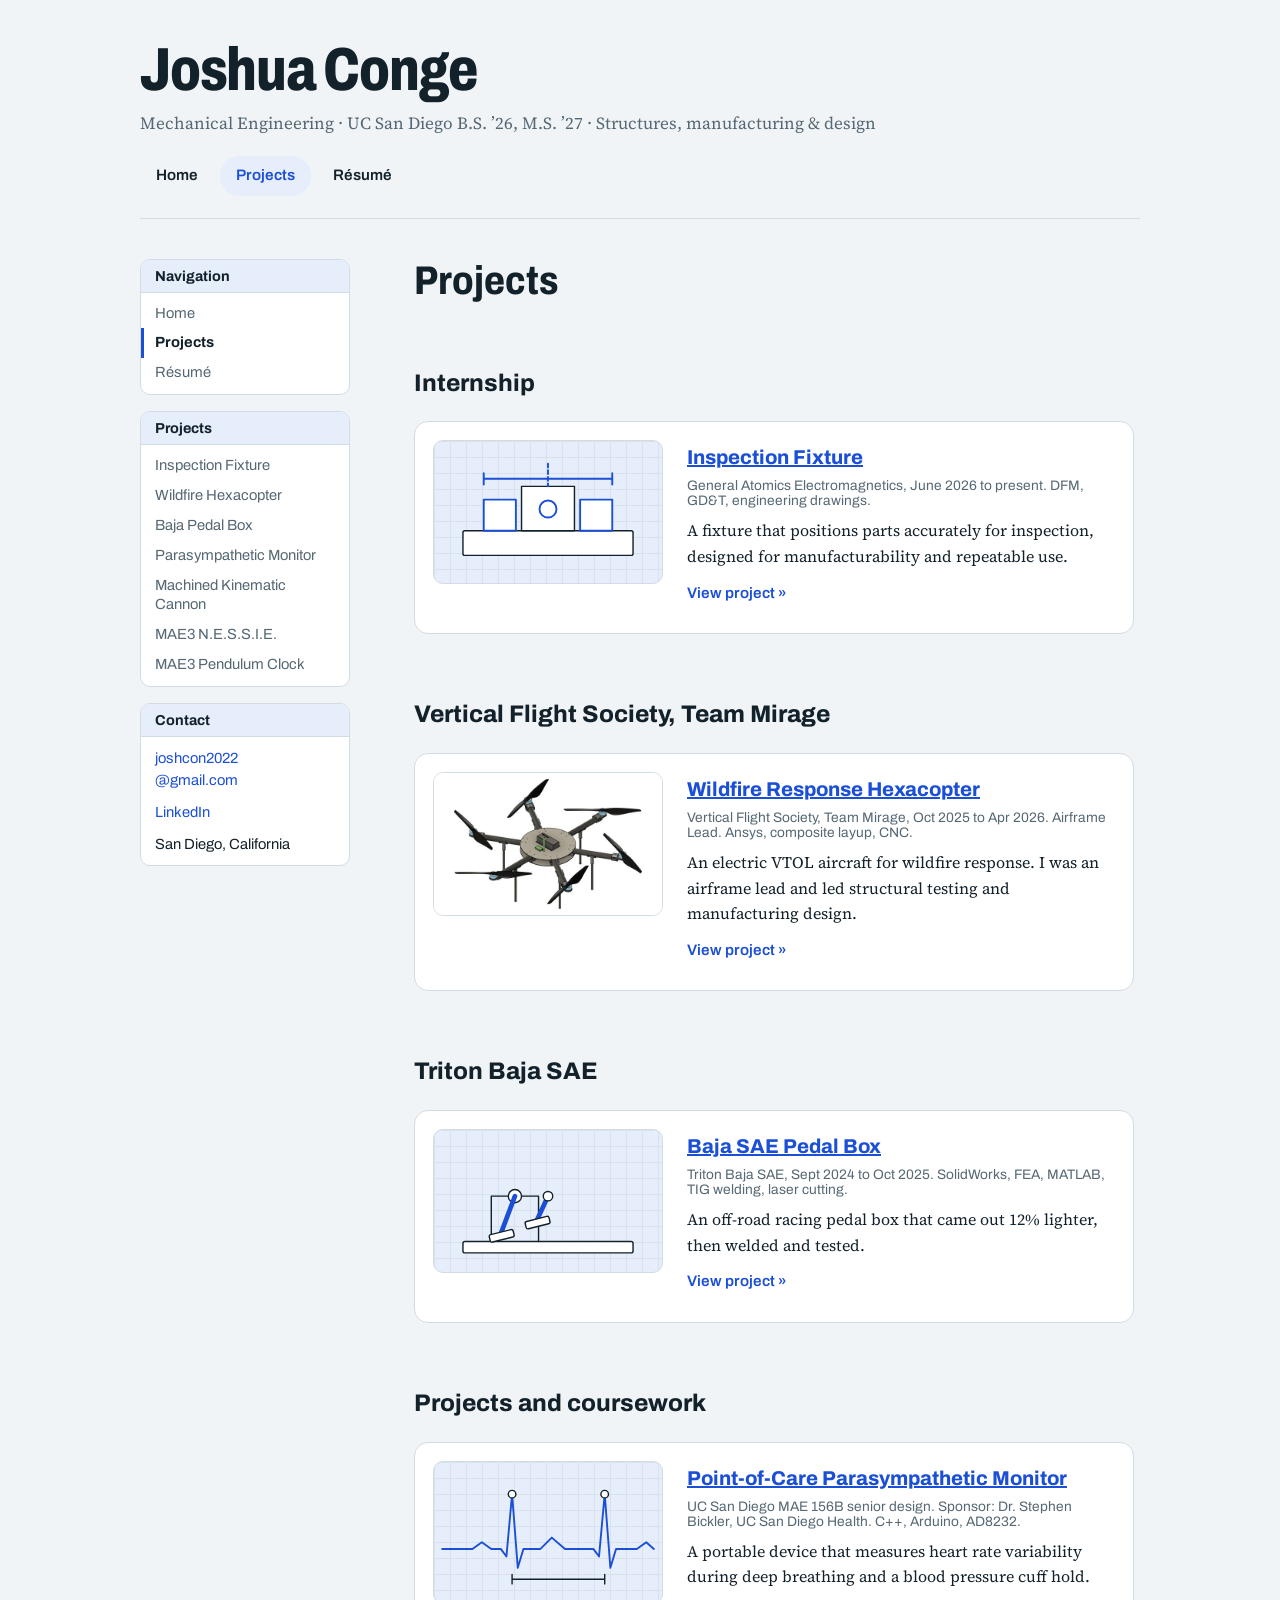
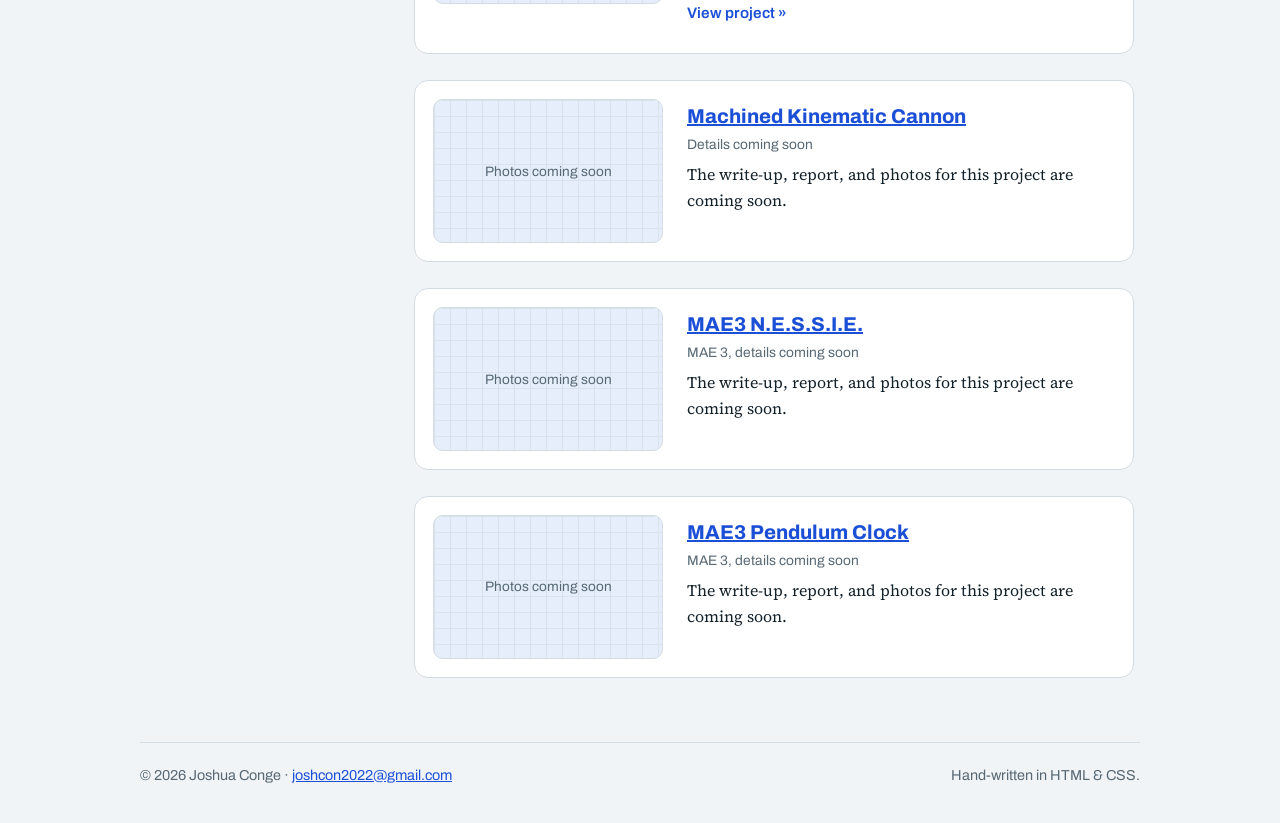
==== projects.html @ 437ecedc "Add files via upload" ====
<!DOCTYPE html>
<html lang="en">
<head>
<meta charset="utf-8">
<meta name="viewport" content="width=device-width, initial-scale=1">
<meta name="description" content="Joshua Conge’s engineering portfolio">
<title>Projects | Joshua Conge</title>
<link rel="preconnect" href="https://fonts.googleapis.com">
<link href="https://fonts.googleapis.com/css2?family=Archivo:wdth,wght@62..125,400..800&family=Source+Serif+4:opsz,wght@8..60,400;8..60,600&display=swap" rel="stylesheet">
<link rel="stylesheet" href="style.css">
<link rel="icon" href="data:image/svg+xml,<svg xmlns=%22http://www.w3.org/2000/svg%22 viewBox=%220 0 100 100%22><text y=%22.9em%22 font-size=%2290%22>⚙️</text></svg>">
</head>
<body>
<div class="page">
<header class="mast">
  <h1><a href="index.html">Joshua Conge</a></h1>
  <p><span class="nb">Mechanical Engineering</span> · <span class="nb">UC San Diego B.S. ’26, M.S. ’27</span> · <span class="nb">Structures, manufacturing &amp; design</span></p>
  <nav class="top" aria-label="Main"><a href="index.html">Home</a><a class="here" href="projects.html">Projects</a><a href="resume.html">Résumé</a></nav>
</header>
<div class="layout">
<aside>
<div class="box"><div class="box-hd">Navigation</div><ul class="nav"><li><a href="index.html">Home</a></li><li><a class="here" href="projects.html">Projects</a></li><li><a href="resume.html">Résumé</a></li></ul></div>
<div class="box"><div class="box-hd">Projects</div><ul class="nav"><li><a href="projects/fixture.html">Inspection Fixture</a></li><li><a href="projects/hexacopter.html">Wildfire Hexacopter</a></li><li><a href="projects/pedal-box.html">Baja Pedal Box</a></li><li><a href="projects/monitor.html">Parasympathetic Monitor</a></li><li><a href="projects/machined-kinematic-cannon.html">Machined Kinematic Cannon</a></li><li><a href="projects/mae3-nessie.html">MAE3 N.E.S.S.I.E.</a></li><li><a href="projects/mae3-pendulum-clock.html">MAE3 Pendulum Clock</a></li></ul></div>
<div class="box"><div class="box-hd">Contact</div><div class="box-bd">
<p><a href="mailto:joshcon2022@gmail.com">joshcon2022<br>@gmail.com</a></p>
<p><a href="https://www.linkedin.com/in/joshua-conge/" target="_blank" rel="noopener">LinkedIn</a></p>
<p>San Diego, California</p></div></div>
</aside>
<main>
<h2>Projects</h2>
<h3>Internship</h3>
<ul class="work"><li><div class="thumb"><svg viewBox="0 0 240 150" role="img" aria-label="Inspection fixture drawing">
        <rect class="f s" x="30" y="95" width="180" height="26" rx="2"/>
        <rect class="f" x="52" y="62" width="34" height="33"/><rect class="f" x="154" y="62" width="34" height="33"/>
        <rect class="f s" x="92" y="48" width="56" height="47"/>
        <circle cx="120" cy="72" r="9"/><path d="M52 40H188M52 34V46M188 34V46"/><path d="M120 24V48" stroke-dasharray="4 3"/></svg></div><div><h4><a href="projects/fixture.html">Inspection Fixture</a></h4><p class="tags">General Atomics Electromagnetics, June 2026 to present. DFM, GD&amp;T, engineering drawings.</p><p>A fixture that positions parts accurately for inspection, designed for manufacturability and repeatable use.</p><p><a class="more" href="projects/fixture.html">View project »</a></p></div></li></ul>
<h3>Vertical Flight Society, Team Mirage</h3>
<ul class="work"><li><div class="thumb"><img src="img/cad-thumb.jpg" alt="CAD render of the hexacopter"></div><div><h4><a href="projects/hexacopter.html">Wildfire Response Hexacopter</a></h4><p class="tags">Vertical Flight Society, Team Mirage, Oct 2025 to Apr 2026. Airframe Lead. Ansys, composite layup, CNC.</p><p>An electric VTOL aircraft for wildfire response. I was an airframe lead and led structural testing and manufacturing design.</p><p><a class="more" href="projects/hexacopter.html">View project »</a></p></div></li></ul>
<h3>Triton Baja SAE</h3>
<ul class="work"><li><div class="thumb"><svg viewBox="0 0 240 150" role="img" aria-label="Pedal box side view">
        <rect class="f s" x="30" y="118" width="180" height="12" rx="2"/><path class="s" d="M60 118V70H110V118"/>
        <circle class="f s" cx="85" cy="70" r="7"/><path d="M85 70L70 110M120 70L108 96" stroke-width="5"/>
        <rect class="f s" x="58" y="108" width="26" height="8" rx="2" transform="rotate(-14 71 112)"/><rect class="f s" x="96" y="94" width="26" height="8" rx="2" transform="rotate(-14 109 98)"/>
        <circle class="f s" cx="120" cy="70" r="5"/></svg></div><div><h4><a href="projects/pedal-box.html">Baja SAE Pedal Box</a></h4><p class="tags">Triton Baja SAE, Sept 2024 to Oct 2025. SolidWorks, FEA, MATLAB, TIG welding, laser cutting.</p><p>An off-road racing pedal box that came out 12% lighter, then welded and tested.</p><p><a class="more" href="projects/pedal-box.html">View project »</a></p></div></li></ul>
<h3>Projects and coursework</h3>
<ul class="work"><li><div class="thumb"><svg viewBox="0 0 240 150" role="img" aria-label="ECG waveform with RR interval">
        <polyline points="8,92 40,92 50,85 60,92 70,92 76,100 82,34 88,112 94,92 112,92 124,80 138,92 168,92 174,100 180,34 186,112 192,92 214,92 224,85 232,92"/>
        <path class="s" d="M82 124H180M82 119V129M180 119V129"/><circle class="f s" cx="82" cy="34" r="4"/><circle class="f s" cx="180" cy="34" r="4"/></svg></div><div><h4><a href="projects/monitor.html">Point-of-Care Parasympathetic Monitor</a></h4><p class="tags">UC San Diego MAE 156B senior design. Sponsor: Dr. Stephen Bickler, UC San Diego Health. C++, Arduino, AD8232.</p><p>A portable device that measures heart rate variability during deep breathing and a blood pressure cuff hold.</p><p><a class="more" href="projects/monitor.html">View project »</a></p></div></li>
<li><div class="thumb ph"><span>Photos coming soon</span></div><div><h4><a href="projects/machined-kinematic-cannon.html">Machined Kinematic Cannon</a></h4><p class="tags">Details coming soon</p><p>The write-up, report, and photos for this project are coming soon.</p></div></li>
<li><div class="thumb ph"><span>Photos coming soon</span></div><div><h4><a href="projects/mae3-nessie.html">MAE3 N.E.S.S.I.E.</a></h4><p class="tags">MAE 3, details coming soon</p><p>The write-up, report, and photos for this project are coming soon.</p></div></li>
<li><div class="thumb ph"><span>Photos coming soon</span></div><div><h4><a href="projects/mae3-pendulum-clock.html">MAE3 Pendulum Clock</a></h4><p class="tags">MAE 3, details coming soon</p><p>The write-up, report, and photos for this project are coming soon.</p></div></li></ul>
</main>
</div>
<footer><span>© 2026 Joshua Conge · <a href="mailto:joshcon2022@gmail.com">joshcon2022@gmail.com</a></span><span>Hand-written in HTML &amp; CSS.</span></footer>
</div>
</body>
</html>
---- style.css ----
:root{--paper:#F1F4F7;--sheet:#FFFFFF;--ink:#13212B;--soft:#566874;--line:#D3DCE3;--accent:#1B4FD6;--tint:#E6EDFB;--grid:#D9E2EA;
 box-sizing:border-box;padding-top:env(safe-area-inset-top,0px);padding-bottom:env(safe-area-inset-bottom,0px)}
@media (prefers-color-scheme:dark){:root:not([data-theme="light"]){--paper:#0E1820;--sheet:#15232D;--ink:#E8EFF3;--soft:#9FB0BC;--line:#2B3F4D;--accent:#7FA2FF;--tint:#1B2C3E;--grid:#213545}}
:root[data-theme="dark"]{--paper:#0E1820;--sheet:#15232D;--ink:#E8EFF3;--soft:#9FB0BC;--line:#2B3F4D;--accent:#7FA2FF;--tint:#1B2C3E;--grid:#213545}
html{scroll-padding-top:env(safe-area-inset-top,0px);scroll-behavior:smooth}
*,*::before,*::after{box-sizing:inherit}
body{margin:0;background:var(--paper);color:var(--ink);font:400 1.0625rem/1.7 "Source Serif 4",Georgia,serif}
a{color:var(--accent)}a:focus-visible{outline:3px solid var(--accent);outline-offset:3px}
h1,h2,h3,h4,nav,aside,.sans{font-family:"Archivo","Helvetica Neue",Arial,sans-serif}
.page{max-width:1080px;margin:0 auto;padding:0 clamp(16px,4vw,40px)}

.mast{padding:40px 0 22px;border-bottom:1px solid var(--line)}
.mast h1{margin:0;font-size:clamp(2.4rem,6.5vw,3.8rem);font-weight:800;font-stretch:78%;letter-spacing:-.02em;line-height:1}
.mast h1 a{color:inherit;text-decoration:none}
.mast p{margin:8px 0 0;color:var(--soft)}
.top{display:flex;gap:6px;margin-top:18px;flex-wrap:wrap}
.top a{padding:7px 16px;border-radius:99px;font-weight:600;font-size:.95rem;color:var(--ink);text-decoration:none}
.top a:hover{background:var(--tint);color:var(--accent)}

.layout{display:grid;grid-template-columns:210px minmax(0,1fr);gap:clamp(28px,5vw,72px);padding:40px 0 64px}
aside{position:sticky;top:20px;align-self:start;font-size:.95rem;line-height:1.5}
aside h2{font-size:.95rem;margin:0 0 10px}
aside ul{list-style:none;margin:0 0 28px;padding:0}
aside li{margin-bottom:8px}
aside a{color:var(--soft);text-decoration:none}aside a:hover{color:var(--accent)}
aside p{margin:0 0 20px;color:var(--soft)}

main{max-width:720px}
main h2{font-size:clamp(1.9rem,4vw,2.5rem);font-weight:750;font-stretch:85%;line-height:1.1;margin:0 0 16px}
main h3{font-size:1.5rem;font-weight:750;margin:60px 0 18px}
main p{margin:0 0 16px}
.intro{display:grid;grid-template-columns:1fr;gap:0}

.hero{margin:28px 0 8px;border-radius:14px;overflow:hidden;background:var(--sheet);border:1px solid var(--line)}
.hero svg{display:block;width:100%;height:auto}
.hero figcaption{padding:10px 16px;font:.88rem "Archivo",Arial,sans-serif;color:var(--soft);border-top:1px solid var(--line)}

table.now{width:100%;border-collapse:collapse;background:var(--sheet);border-radius:12px;overflow:hidden;box-shadow:0 0 0 1px var(--line)}
.now th,.now td{text-align:left;vertical-align:top;padding:14px 18px;border-top:1px solid var(--line);font-size:.98rem}
.now tr:first-child>*{border-top:0}
.now th{width:130px;font-family:"Archivo",Arial,sans-serif;font-weight:700;background:var(--tint)}

.work{list-style:none;margin:0;padding:0;display:grid;gap:26px}
.work li{display:grid;grid-template-columns:230px 1fr;gap:24px;padding:18px;background:var(--sheet);border:1px solid var(--line);border-radius:14px}
.thumb{border-radius:10px;overflow:hidden;align-self:start;aspect-ratio:8/5;border:1px solid var(--line);
 background:linear-gradient(var(--grid) 1px,transparent 1px) 0 0/16px 16px,linear-gradient(90deg,var(--grid) 1px,transparent 1px) 0 0/16px 16px,var(--tint)}
.thumb svg{display:block;width:100%;height:100%;fill:none;stroke:var(--accent);stroke-width:2;stroke-linecap:round;stroke-linejoin:round}
.thumb .f{fill:var(--sheet)}.thumb .s{stroke:var(--ink);stroke-width:1.5}
.work h4{margin:0 0 4px;font-size:1.25rem;font-weight:750}
.work .tags{margin:0 0 10px;font:.86rem "Archivo",Arial,sans-serif;color:var(--soft)}
.work p{margin:0 0 10px;font-size:1rem;line-height:1.6}
.work ul{margin:0 0 10px;padding-left:1.1em;font-size:.98rem;line-height:1.55}.work li li{all:unset}
.work ul li{display:list-item;padding:0;margin-bottom:5px;background:none;border:0;border-radius:0}
.btns{display:flex;gap:10px;flex-wrap:wrap;font:600 .9rem "Archivo",Arial,sans-serif}
.btns a{padding:8px 16px;border:2px solid var(--accent);border-radius:99px;text-decoration:none}
.btns a.fill{background:var(--accent);color:var(--sheet)}

.role{padding:0 0 22px 22px;border-left:3px solid var(--line);margin-bottom:0;position:relative}
.role::before{content:"";position:absolute;left:-8px;top:.5em;width:13px;height:13px;border-radius:50%;background:var(--accent);border:3px solid var(--paper)}
.role h4{margin:0;font-size:1.08rem}.role .when{font:.86rem "Archivo",Arial,sans-serif;color:var(--soft)}.role p{margin:3px 0 0;font-size:1rem}
.skills{display:grid;grid-template-columns:repeat(auto-fit,minmax(200px,1fr));gap:14px}
.skills div{background:var(--sheet);border:1px solid var(--line);border-radius:12px;padding:16px 18px;font-size:.98rem;line-height:1.5}
.skills h4{margin:0 0 6px;font-size:1rem}

footer{padding:24px 0 40px;border-top:1px solid var(--line);font:.9rem "Archivo",Arial,sans-serif;color:var(--soft)}
@media (max-width:820px){
 .layout{grid-template-columns:1fr}aside{position:static;order:2;border-top:1px solid var(--line);padding-top:24px}
 .work li{grid-template-columns:1fr}.thumb{max-width:360px}
}
@media (prefers-reduced-motion:reduce){html{scroll-behavior:auto}}
.work li.feature{grid-template-columns:minmax(0,1fr);gap:20px}
.work .media{display:grid;grid-template-columns:minmax(0,230px) 1fr;gap:24px;align-items:start}
.vid{margin:0}.vid video{display:block;width:100%;max-height:460px;border-radius:10px;background:#000}
.vid figcaption,.strip figcaption{font:.82rem "Archivo",Arial,sans-serif;color:var(--soft);margin-top:6px}
.feature h5{margin:0 0 8px;font:700 1rem "Archivo",Arial,sans-serif}
.specs dl{margin:0;display:grid;grid-template-columns:auto 1fr;gap:8px 16px;font-size:.95rem;line-height:1.45}
.specs dt{font:600 .85rem "Archivo",Arial,sans-serif;color:var(--soft)}.specs dd{margin:0}
.strip{display:flex;gap:14px;overflow-x:auto;scroll-snap-type:x mandatory;padding-bottom:10px}
.strip figure{margin:0;flex:0 0 min(80%,440px);scroll-snap-align:start}
.strip img{display:block;width:100%;height:auto;border-radius:8px;border:1px solid var(--line)}
.hero img{display:block;width:100%;height:auto;max-height:440px;object-fit:contain;background:#fff}
@media (max-width:820px){.work .media{grid-template-columns:1fr}.vid{max-width:240px}}
.back{display:inline-block;margin-bottom:18px;font:600 .95rem "Archivo",Arial,sans-serif;text-decoration:none}
.more{font:600 .95rem "Archivo",Arial,sans-serif;text-decoration:none}.more:hover{text-decoration:underline}
.thumb img{display:block;width:100%;height:100%;object-fit:contain;background:#fff}
[data-view][hidden]{display:none}
section[data-view] .work h4{font-size:1.35rem}

/* sidebar boxes, fixed column order */
aside{position:static}
.box{background:var(--sheet);border:1px solid var(--line);border-radius:10px;margin:0 0 16px;overflow:hidden}
.box-hd{background:var(--tint);font:700 .9rem "Archivo",Arial,sans-serif;padding:8px 14px;border-bottom:1px solid var(--line)}
.nav{list-style:none;margin:0;padding:6px 0}.nav li{margin:0}
.nav a{display:block;padding:5px 14px;font-size:.92rem;line-height:1.35;color:var(--soft);text-decoration:none}
.nav a:hover{color:var(--accent);background:var(--tint)}
.nav a.here{color:var(--ink);font-weight:700;box-shadow:inset 3px 0 0 var(--accent)}
.box-bd{padding:10px 14px;font-size:.92rem;line-height:1.5}
.box-bd p{margin:0 0 10px;color:var(--ink)}.box-bd p:last-child{margin:0}.box-bd a{color:var(--accent);text-decoration:none}
.top a.here{background:var(--tint);color:var(--accent)}
.nb{white-space:nowrap}
.thumb.ph{display:grid;place-items:center;text-align:center;color:var(--soft);font:.85rem "Archivo",Arial,sans-serif}
.soon{border:2px dashed var(--line);border-radius:12px;padding:28px;color:var(--soft);background:var(--sheet);max-width:640px}
.vid video:fullscreen{max-height:none;width:100%;height:100%;object-fit:contain;background:#000}
footer{display:flex;justify-content:space-between;flex-wrap:wrap;gap:8px}
@media (max-width:820px){main{order:-1}}
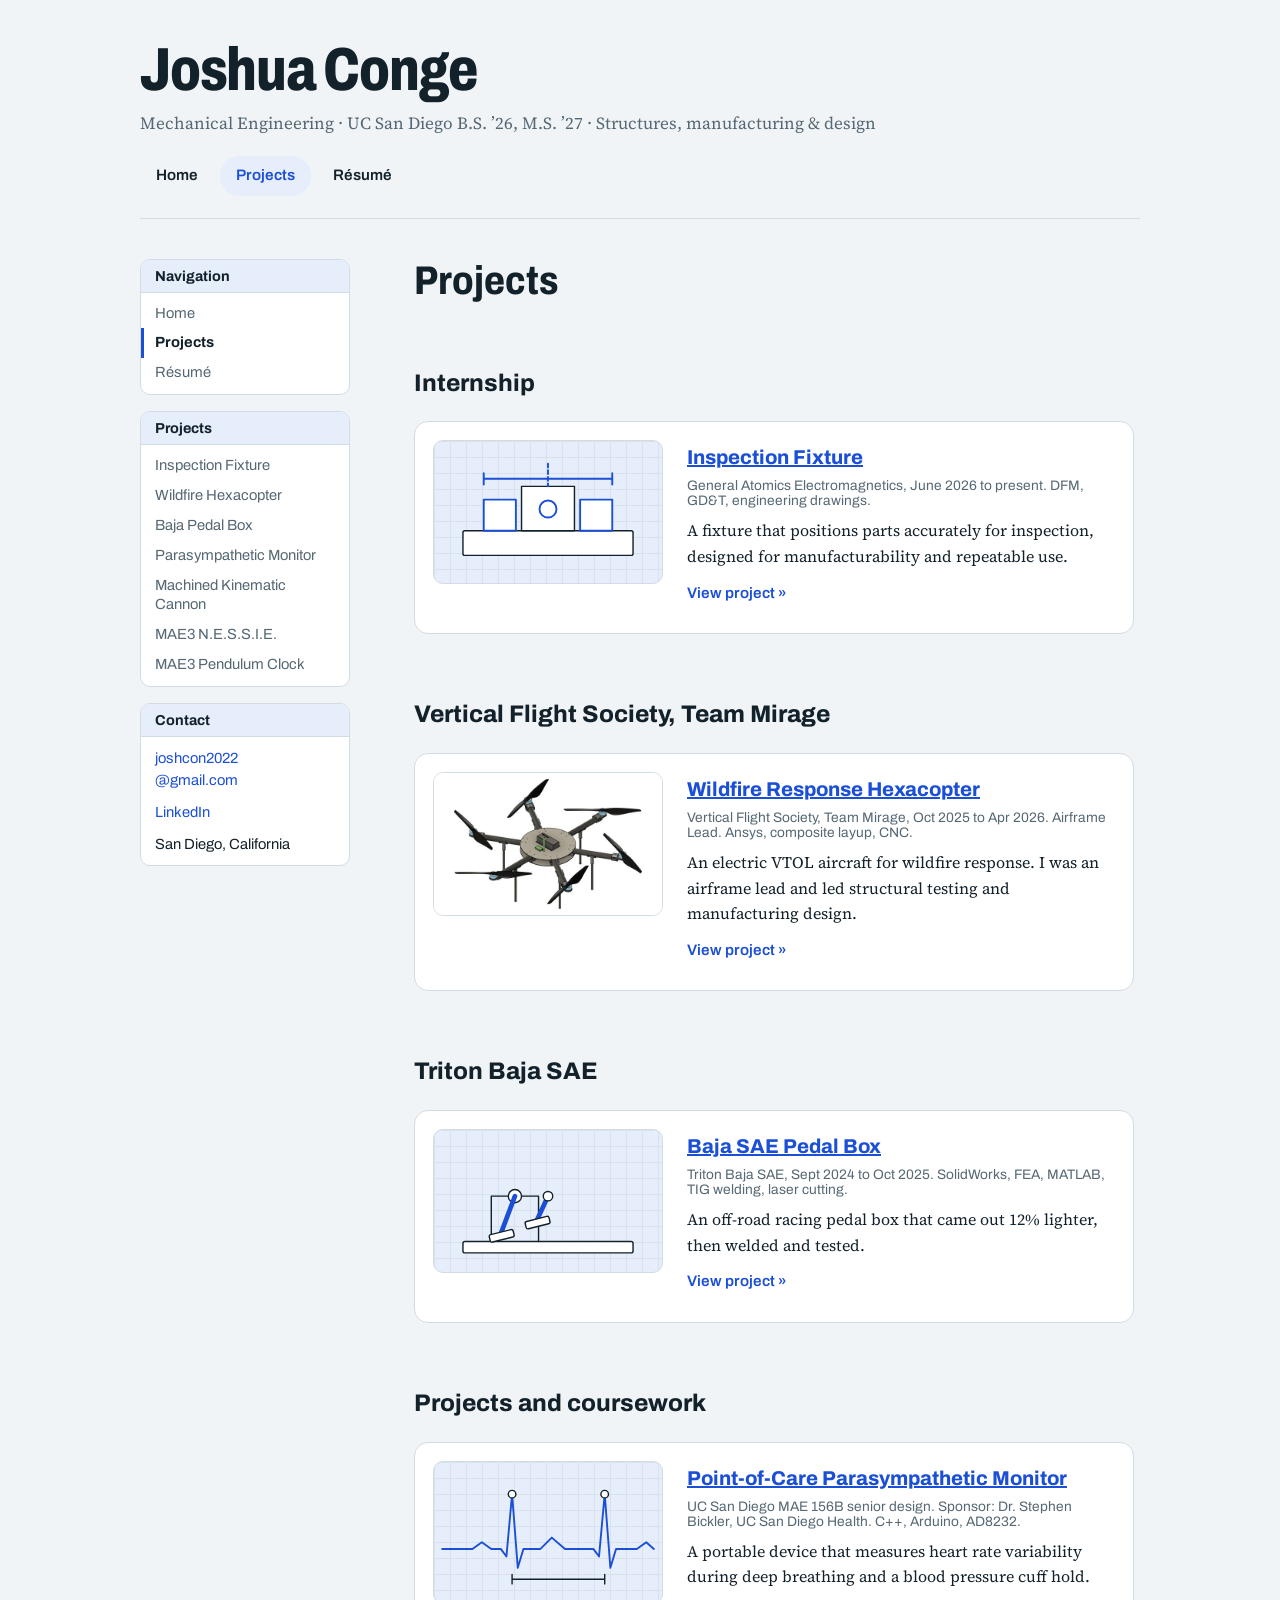
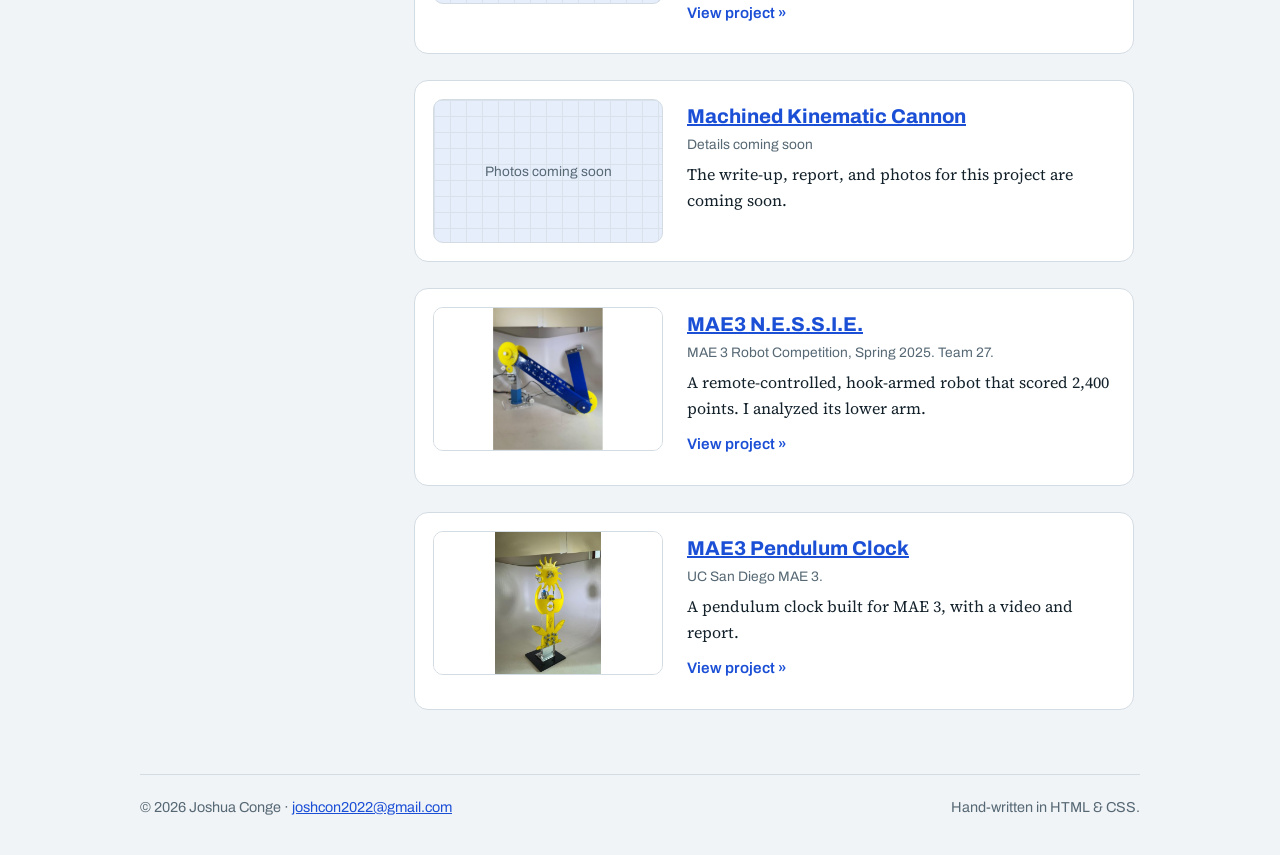
==== commit 4a045699: "Add files via upload" ====
--- a/projects.html
+++ b/projects.html
@@ -47,8 +47,8 @@
         <polyline points="8,92 40,92 50,85 60,92 70,92 76,100 82,34 88,112 94,92 112,92 124,80 138,92 168,92 174,100 180,34 186,112 192,92 214,92 224,85 232,92"/>
         <path class="s" d="M82 124H180M82 119V129M180 119V129"/><circle class="f s" cx="82" cy="34" r="4"/><circle class="f s" cx="180" cy="34" r="4"/></svg></div><div><h4><a href="projects/monitor.html">Point-of-Care Parasympathetic Monitor</a></h4><p class="tags">UC San Diego MAE 156B senior design. Sponsor: Dr. Stephen Bickler, UC San Diego Health. C++, Arduino, AD8232.</p><p>A portable device that measures heart rate variability during deep breathing and a blood pressure cuff hold.</p><p><a class="more" href="projects/monitor.html">View project »</a></p></div></li>
 <li><div class="thumb ph"><span>Photos coming soon</span></div><div><h4><a href="projects/machined-kinematic-cannon.html">Machined Kinematic Cannon</a></h4><p class="tags">Details coming soon</p><p>The write-up, report, and photos for this project are coming soon.</p></div></li>
-<li><div class="thumb ph"><span>Photos coming soon</span></div><div><h4><a href="projects/mae3-nessie.html">MAE3 N.E.S.S.I.E.</a></h4><p class="tags">MAE 3, details coming soon</p><p>The write-up, report, and photos for this project are coming soon.</p></div></li>
-<li><div class="thumb ph"><span>Photos coming soon</span></div><div><h4><a href="projects/mae3-pendulum-clock.html">MAE3 Pendulum Clock</a></h4><p class="tags">MAE 3, details coming soon</p><p>The write-up, report, and photos for this project are coming soon.</p></div></li></ul>
+<li><div class="thumb"><img src="img/nessie.jpg" alt="MAE3 N.E.S.S.I.E."></div><div><h4><a href="projects/mae3-nessie.html">MAE3 N.E.S.S.I.E.</a></h4><p class="tags">MAE 3 Robot Competition, Spring 2025. Team 27.</p><p>A remote-controlled, hook-armed robot that scored 2,400 points. I analyzed its lower arm.</p><p><a class="more" href="projects/mae3-nessie.html">View project »</a></p></div></li>
+<li><div class="thumb"><img src="img/pendulum-thumb.jpg" alt="MAE3 Pendulum Clock"></div><div><h4><a href="projects/mae3-pendulum-clock.html">MAE3 Pendulum Clock</a></h4><p class="tags">UC San Diego MAE 3.</p><p>A pendulum clock built for MAE 3, with a video and report.</p><p><a class="more" href="projects/mae3-pendulum-clock.html">View project »</a></p></div></li></ul>
 </main>
 </div>
 <footer><span>© 2026 Joshua Conge · <a href="mailto:joshcon2022@gmail.com">joshcon2022@gmail.com</a></span><span>Hand-written in HTML &amp; CSS.</span></footer>
--- a/style.css
+++ b/style.css
@@ -103,3 +103,17 @@
 .vid video:fullscreen{max-height:none;width:100%;height:100%;object-fit:contain;background:#000}
 footer{display:flex;justify-content:space-between;flex-wrap:wrap;gap:8px}
 @media (max-width:820px){main{order:-1}}
+
+/* intro with photo, pairs, resume bullets, embeds */
+.intro{display:grid;grid-template-columns:minmax(0,1fr) 230px;gap:32px;align-items:start}
+.me{margin:6px 0 0}.me img{display:block;width:100%;height:auto;border-radius:12px;border:1px solid var(--line)}
+.pair{display:flex;gap:16px;flex-wrap:wrap;align-items:flex-start}
+.pair figure{margin:0;flex:1 1 220px}
+.pair img{display:block;width:100%;height:auto;border-radius:10px;border:1px solid var(--line);background:#fff}
+.pair figcaption,.one figcaption{font:.82rem "Archivo",Arial,sans-serif;color:var(--soft);margin-top:6px}
+.one{margin:0;max-width:340px}.one img{display:block;width:100%;height:auto;border-radius:10px;border:1px solid var(--line)}
+.role ul{margin:8px 0 0;padding-left:1.1em}.role li{margin-bottom:5px}
+.pdfbar{margin:0 0 28px}
+.yt{position:relative;width:min(100%,250px);aspect-ratio:9/16;border-radius:12px;overflow:hidden;background:#000}
+.yt iframe{position:absolute;inset:0;width:100%;height:100%;border:0}
+@media (max-width:820px){.intro{grid-template-columns:1fr}.me{order:-1;max-width:240px}}
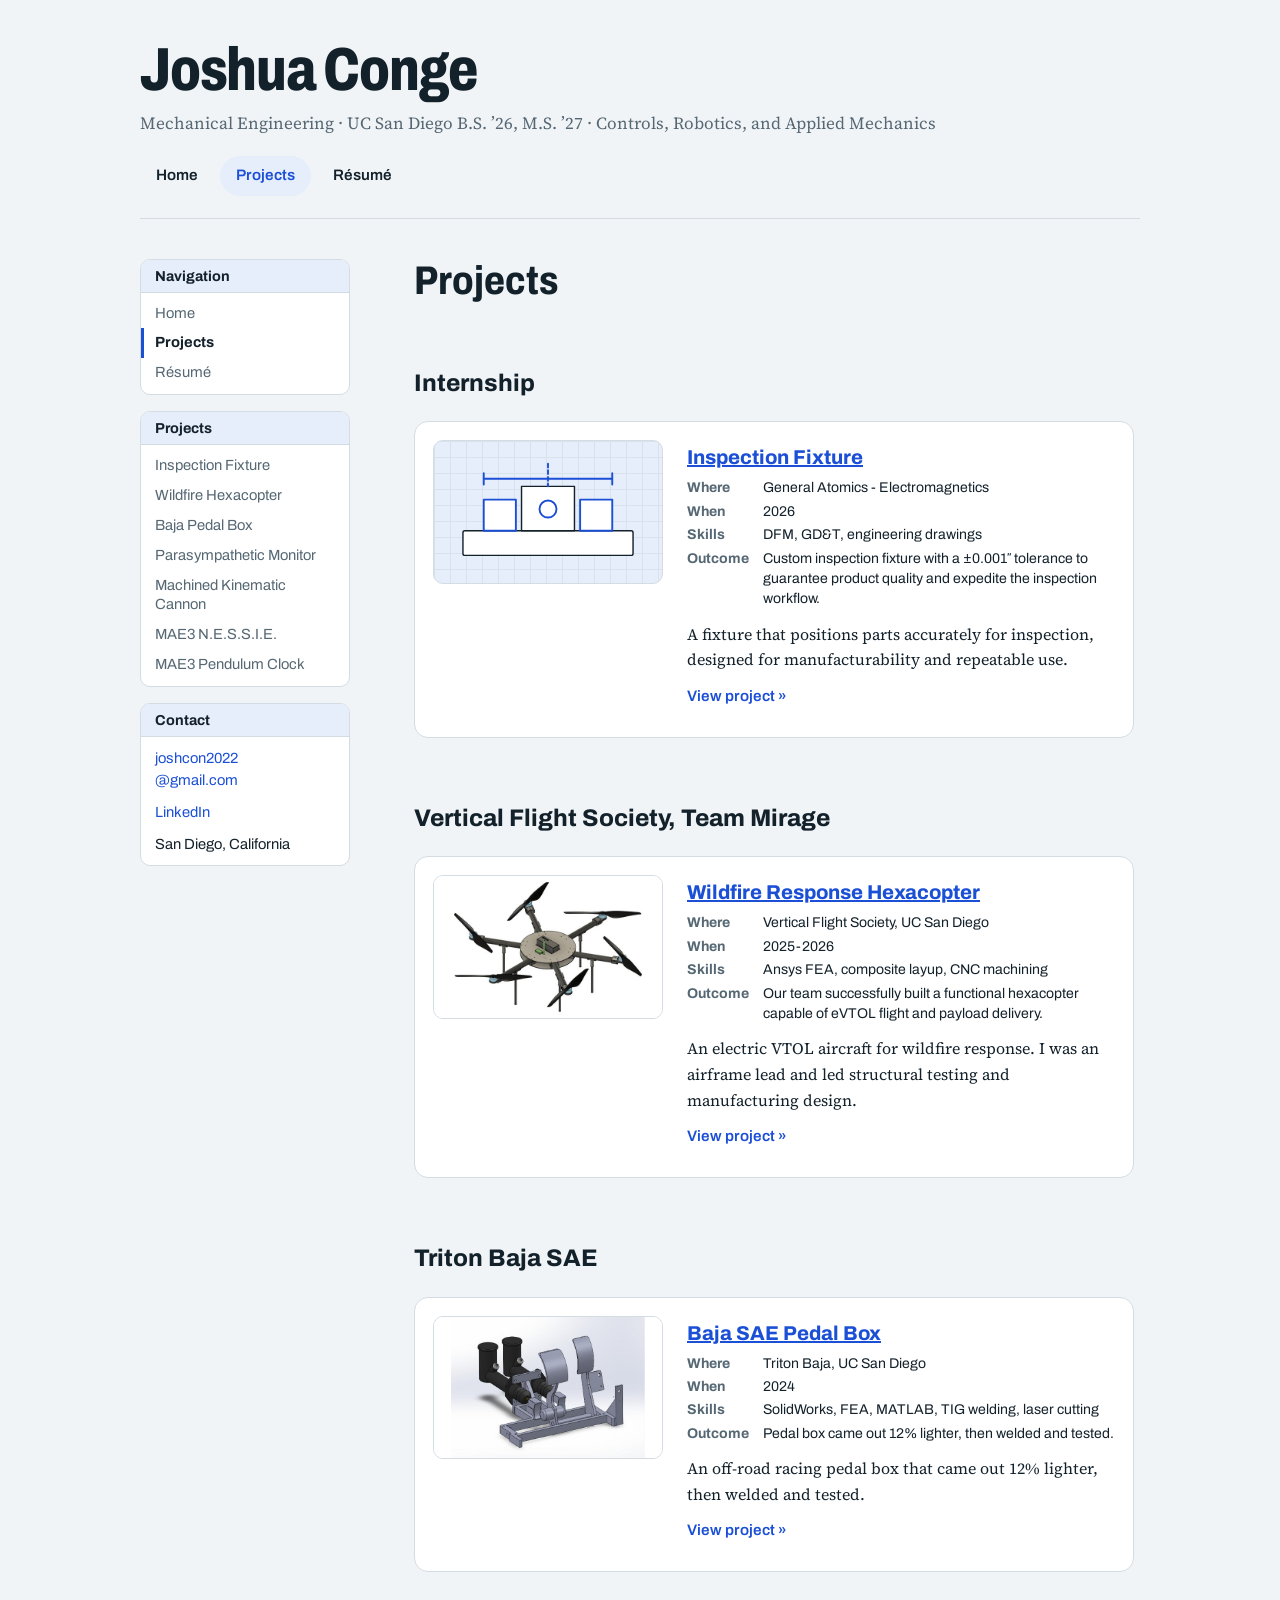
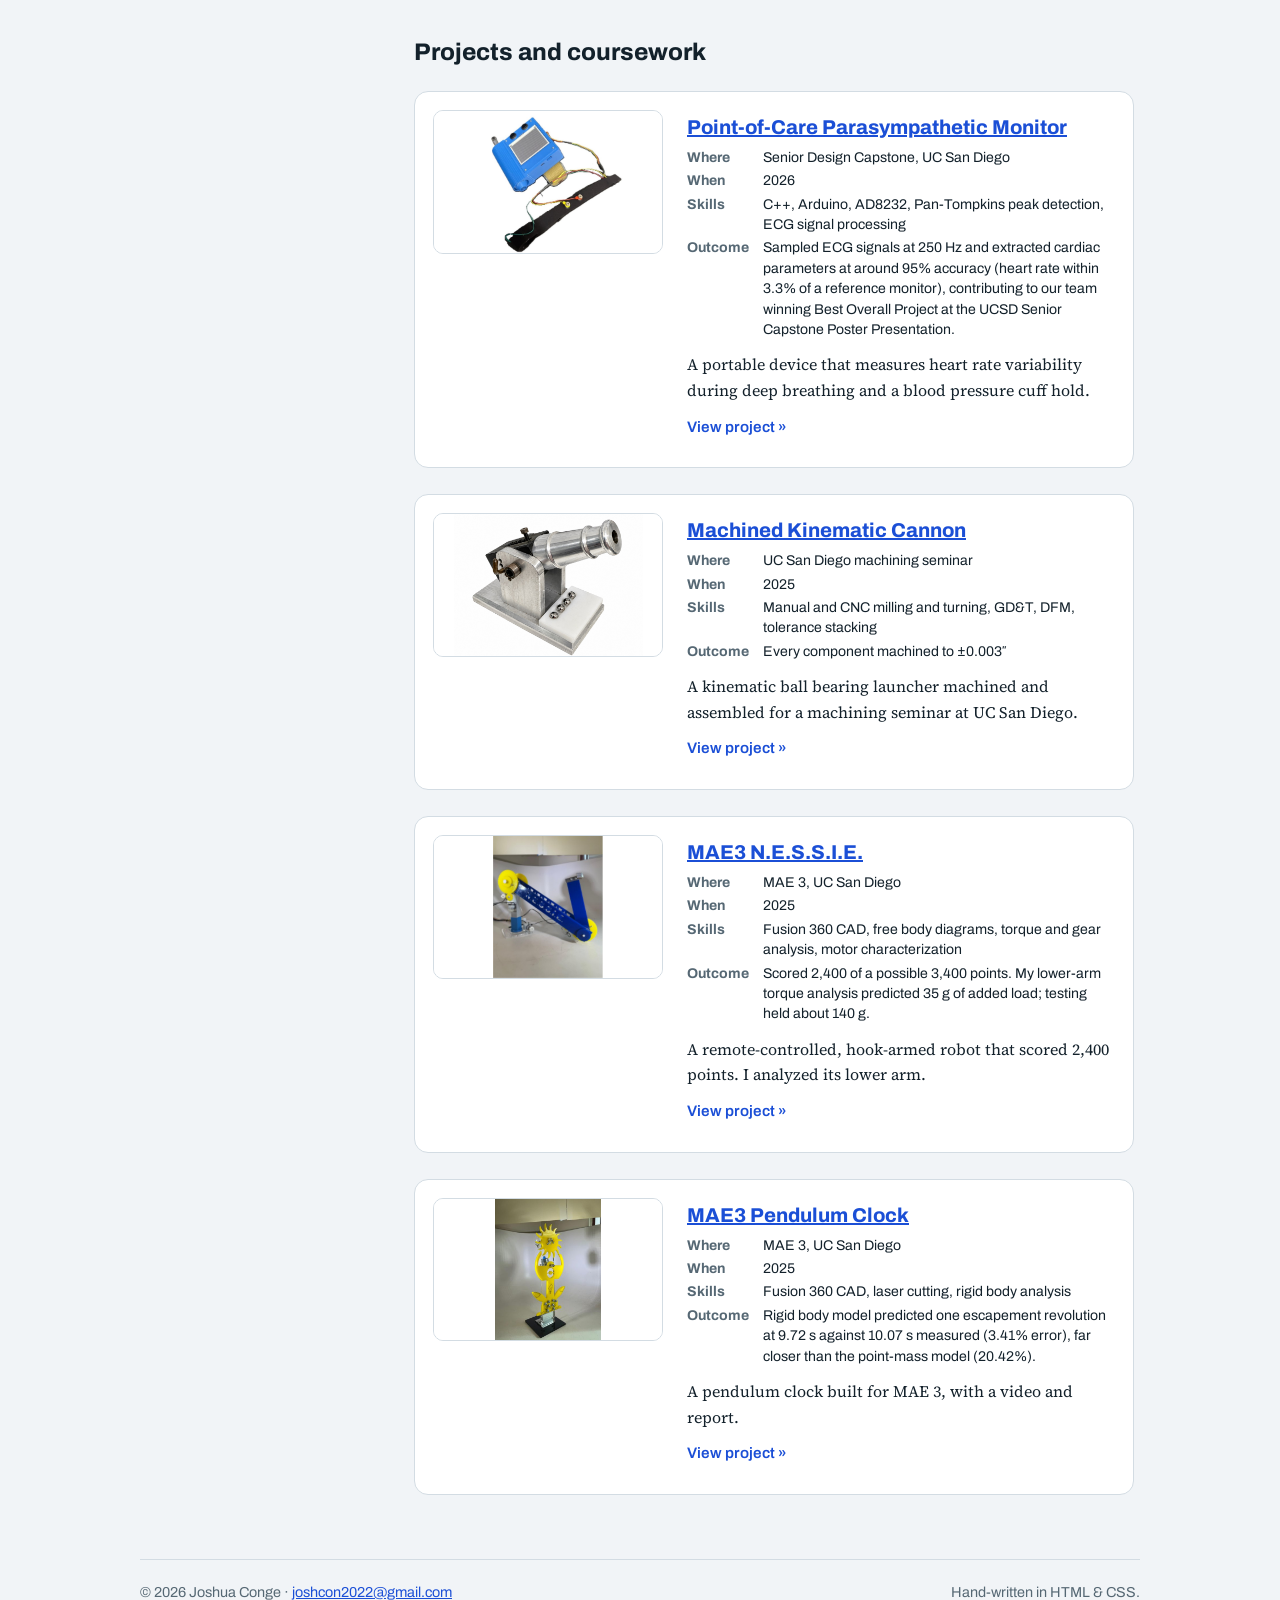
==== commit 76eacc00: "Add files via upload" ====
--- a/projects.html
+++ b/projects.html
@@ -14,7 +14,7 @@
 <div class="page">
 <header class="mast">
   <h1><a href="index.html">Joshua Conge</a></h1>
-  <p><span class="nb">Mechanical Engineering</span> · <span class="nb">UC San Diego B.S. ’26, M.S. ’27</span> · <span class="nb">Structures, manufacturing &amp; design</span></p>
+  <p><span class="nb">Mechanical Engineering</span> · <span class="nb">UC San Diego B.S. ’26, M.S. ’27</span> · <span class="nb">Controls, Robotics, and Applied Mechanics</span></p>
   <nav class="top" aria-label="Main"><a href="index.html">Home</a><a class="here" href="projects.html">Projects</a><a href="resume.html">Résumé</a></nav>
 </header>
 <div class="layout">
@@ -33,22 +33,16 @@
         <rect class="f s" x="30" y="95" width="180" height="26" rx="2"/>
         <rect class="f" x="52" y="62" width="34" height="33"/><rect class="f" x="154" y="62" width="34" height="33"/>
         <rect class="f s" x="92" y="48" width="56" height="47"/>
-        <circle cx="120" cy="72" r="9"/><path d="M52 40H188M52 34V46M188 34V46"/><path d="M120 24V48" stroke-dasharray="4 3"/></svg></div><div><h4><a href="projects/fixture.html">Inspection Fixture</a></h4><p class="tags">General Atomics Electromagnetics, June 2026 to present. DFM, GD&amp;T, engineering drawings.</p><p>A fixture that positions parts accurately for inspection, designed for manufacturability and repeatable use.</p><p><a class="more" href="projects/fixture.html">View project »</a></p></div></li></ul>
+        <circle cx="120" cy="72" r="9"/><path d="M52 40H188M52 34V46M188 34V46"/><path d="M120 24V48" stroke-dasharray="4 3"/></svg></div><div><h4><a href="projects/fixture.html">Inspection Fixture</a></h4><dl class="facts"><dt>Where</dt><dd>General Atomics - Electromagnetics</dd><dt>When</dt><dd>2026</dd><dt>Skills</dt><dd>DFM, GD&amp;T, engineering drawings</dd><dt>Outcome</dt><dd>Custom inspection fixture with a ±0.001″ tolerance to guarantee product quality and expedite the inspection workflow.</dd></dl><p>A fixture that positions parts accurately for inspection, designed for manufacturability and repeatable use.</p><p><a class="more" href="projects/fixture.html">View project »</a></p></div></li></ul>
 <h3>Vertical Flight Society, Team Mirage</h3>
-<ul class="work"><li><div class="thumb"><img src="img/cad-thumb.jpg" alt="CAD render of the hexacopter"></div><div><h4><a href="projects/hexacopter.html">Wildfire Response Hexacopter</a></h4><p class="tags">Vertical Flight Society, Team Mirage, Oct 2025 to Apr 2026. Airframe Lead. Ansys, composite layup, CNC.</p><p>An electric VTOL aircraft for wildfire response. I was an airframe lead and led structural testing and manufacturing design.</p><p><a class="more" href="projects/hexacopter.html">View project »</a></p></div></li></ul>
+<ul class="work"><li><div class="thumb"><img src="img/cad-thumb.jpg" alt="CAD render of the hexacopter"></div><div><h4><a href="projects/hexacopter.html">Wildfire Response Hexacopter</a></h4><dl class="facts"><dt>Where</dt><dd>Vertical Flight Society, UC San Diego</dd><dt>When</dt><dd>2025-2026</dd><dt>Skills</dt><dd>Ansys FEA, composite layup, CNC machining</dd><dt>Outcome</dt><dd>Our team successfully built a functional hexacopter capable of eVTOL flight and payload delivery.</dd></dl><p>An electric VTOL aircraft for wildfire response. I was an airframe lead and led structural testing and manufacturing design.</p><p><a class="more" href="projects/hexacopter.html">View project »</a></p></div></li></ul>
 <h3>Triton Baja SAE</h3>
-<ul class="work"><li><div class="thumb"><svg viewBox="0 0 240 150" role="img" aria-label="Pedal box side view">
-        <rect class="f s" x="30" y="118" width="180" height="12" rx="2"/><path class="s" d="M60 118V70H110V118"/>
-        <circle class="f s" cx="85" cy="70" r="7"/><path d="M85 70L70 110M120 70L108 96" stroke-width="5"/>
-        <rect class="f s" x="58" y="108" width="26" height="8" rx="2" transform="rotate(-14 71 112)"/><rect class="f s" x="96" y="94" width="26" height="8" rx="2" transform="rotate(-14 109 98)"/>
-        <circle class="f s" cx="120" cy="70" r="5"/></svg></div><div><h4><a href="projects/pedal-box.html">Baja SAE Pedal Box</a></h4><p class="tags">Triton Baja SAE, Sept 2024 to Oct 2025. SolidWorks, FEA, MATLAB, TIG welding, laser cutting.</p><p>An off-road racing pedal box that came out 12% lighter, then welded and tested.</p><p><a class="more" href="projects/pedal-box.html">View project »</a></p></div></li></ul>
+<ul class="work"><li><div class="thumb"><img src="img/pedal-box.jpg" alt="CAD render of the Baja SAE pedal box"></div><div><h4><a href="projects/pedal-box.html">Baja SAE Pedal Box</a></h4><dl class="facts"><dt>Where</dt><dd>Triton Baja, UC San Diego</dd><dt>When</dt><dd>2024</dd><dt>Skills</dt><dd>SolidWorks, FEA, MATLAB, TIG welding, laser cutting</dd><dt>Outcome</dt><dd>Pedal box came out 12% lighter, then welded and tested.</dd></dl><p>An off-road racing pedal box that came out 12% lighter, then welded and tested.</p><p><a class="more" href="projects/pedal-box.html">View project »</a></p></div></li></ul>
 <h3>Projects and coursework</h3>
-<ul class="work"><li><div class="thumb"><svg viewBox="0 0 240 150" role="img" aria-label="ECG waveform with RR interval">
-        <polyline points="8,92 40,92 50,85 60,92 70,92 76,100 82,34 88,112 94,92 112,92 124,80 138,92 168,92 174,100 180,34 186,112 192,92 214,92 224,85 232,92"/>
-        <path class="s" d="M82 124H180M82 119V129M180 119V129"/><circle class="f s" cx="82" cy="34" r="4"/><circle class="f s" cx="180" cy="34" r="4"/></svg></div><div><h4><a href="projects/monitor.html">Point-of-Care Parasympathetic Monitor</a></h4><p class="tags">UC San Diego MAE 156B senior design. Sponsor: Dr. Stephen Bickler, UC San Diego Health. C++, Arduino, AD8232.</p><p>A portable device that measures heart rate variability during deep breathing and a blood pressure cuff hold.</p><p><a class="more" href="projects/monitor.html">View project »</a></p></div></li>
-<li><div class="thumb ph"><span>Photos coming soon</span></div><div><h4><a href="projects/machined-kinematic-cannon.html">Machined Kinematic Cannon</a></h4><p class="tags">Details coming soon</p><p>The write-up, report, and photos for this project are coming soon.</p></div></li>
-<li><div class="thumb"><img src="img/nessie.jpg" alt="MAE3 N.E.S.S.I.E."></div><div><h4><a href="projects/mae3-nessie.html">MAE3 N.E.S.S.I.E.</a></h4><p class="tags">MAE 3 Robot Competition, Spring 2025. Team 27.</p><p>A remote-controlled, hook-armed robot that scored 2,400 points. I analyzed its lower arm.</p><p><a class="more" href="projects/mae3-nessie.html">View project »</a></p></div></li>
-<li><div class="thumb"><img src="img/pendulum-thumb.jpg" alt="MAE3 Pendulum Clock"></div><div><h4><a href="projects/mae3-pendulum-clock.html">MAE3 Pendulum Clock</a></h4><p class="tags">UC San Diego MAE 3.</p><p>A pendulum clock built for MAE 3, with a video and report.</p><p><a class="more" href="projects/mae3-pendulum-clock.html">View project »</a></p></div></li></ul>
+<ul class="work"><li><div class="thumb"><img src="img/monitor.jpg" alt="Parasympathetic monitor prototype with blue 3D-printed enclosure and ECG chest strap"></div><div><h4><a href="projects/monitor.html">Point-of-Care Parasympathetic Monitor</a></h4><dl class="facts"><dt>Where</dt><dd>Senior Design Capstone, UC San Diego</dd><dt>When</dt><dd>2026</dd><dt>Skills</dt><dd>C++, Arduino, AD8232, Pan-Tompkins peak detection, ECG signal processing</dd><dt>Outcome</dt><dd>Sampled ECG signals at 250 Hz and extracted cardiac parameters at around 95% accuracy (heart rate within 3.3% of a reference monitor), contributing to our team winning Best Overall Project at the UCSD Senior Capstone Poster Presentation.</dd></dl><p>A portable device that measures heart rate variability during deep breathing and a blood pressure cuff hold.</p><p><a class="more" href="projects/monitor.html">View project »</a></p></div></li>
+<li><div class="thumb"><img src="img/cannon.jpg" alt="Machined kinematic cannon on aluminum base with ball bearings"></div><div><h4><a href="projects/machined-kinematic-cannon.html">Machined Kinematic Cannon</a></h4><dl class="facts"><dt>Where</dt><dd>UC San Diego machining seminar</dd><dt>When</dt><dd>2025</dd><dt>Skills</dt><dd>Manual and CNC milling and turning, GD&amp;T, DFM, tolerance stacking</dd><dt>Outcome</dt><dd>Every component machined to ±0.003″</dd></dl><p>A kinematic ball bearing launcher machined and assembled for a machining seminar at UC San Diego.</p><p><a class="more" href="projects/machined-kinematic-cannon.html">View project »</a></p></div></li>
+<li><div class="thumb"><img src="img/nessie.jpg" alt="MAE3 N.E.S.S.I.E."></div><div><h4><a href="projects/mae3-nessie.html">MAE3 N.E.S.S.I.E.</a></h4><dl class="facts"><dt>Where</dt><dd>MAE 3, UC San Diego</dd><dt>When</dt><dd>2025</dd><dt>Skills</dt><dd>Fusion 360 CAD, free body diagrams, torque and gear analysis, motor characterization</dd><dt>Outcome</dt><dd>Scored 2,400 of a possible 3,400 points. My lower-arm torque analysis predicted 35 g of added load; testing held about 140 g.</dd></dl><p>A remote-controlled, hook-armed robot that scored 2,400 points. I analyzed its lower arm.</p><p><a class="more" href="projects/mae3-nessie.html">View project »</a></p></div></li>
+<li><div class="thumb"><img src="img/pendulum-thumb.jpg" alt="MAE3 Pendulum Clock"></div><div><h4><a href="projects/mae3-pendulum-clock.html">MAE3 Pendulum Clock</a></h4><dl class="facts"><dt>Where</dt><dd>MAE 3, UC San Diego</dd><dt>When</dt><dd>2025</dd><dt>Skills</dt><dd>Fusion 360 CAD, laser cutting, rigid body analysis</dd><dt>Outcome</dt><dd>Rigid body model predicted one escapement revolution at 9.72 s against 10.07 s measured (3.41% error), far closer than the point-mass model (20.42%).</dd></dl><p>A pendulum clock built for MAE 3, with a video and report.</p><p><a class="more" href="projects/mae3-pendulum-clock.html">View project »</a></p></div></li></ul>
 </main>
 </div>
 <footer><span>© 2026 Joshua Conge · <a href="mailto:joshcon2022@gmail.com">joshcon2022@gmail.com</a></span><span>Hand-written in HTML &amp; CSS.</span></footer>
--- a/style.css
+++ b/style.css
@@ -117,3 +117,19 @@
 .yt{position:relative;width:min(100%,250px);aspect-ratio:9/16;border-radius:12px;overflow:hidden;background:#000}
 .yt iframe{position:absolute;inset:0;width:100%;height:100%;border:0}
 @media (max-width:820px){.intro{grid-template-columns:1fr}.me{order:-1;max-width:240px}}
+
+/* Where / When / Skills / Outcome blocks */
+.facts{margin:0 0 12px;display:grid;grid-template-columns:auto 1fr;gap:3px 14px;font:.88rem/1.45 "Archivo",Arial,sans-serif}
+.facts dt{font-weight:700;color:var(--soft)}.facts dd{margin:0}
+.me figcaption{font:.82rem "Archivo",Arial,sans-serif;color:var(--soft);margin-top:6px}
+.hero figure,figure.hero{margin:28px 0 8px}
+/* side-by-side images of equal size (use <div class="pair equal"> with two <figure>s) */
+.pair.equal{flex-wrap:nowrap}
+.pair.equal figure{flex:1 1 0;min-width:0}
+.pair.equal img{aspect-ratio:4/3;object-fit:contain;background:#fff}
+@media (max-width:520px){.pair.equal{flex-wrap:wrap}.pair.equal figure{flex:1 1 100%}}
+
+.lede{font-size:1.15rem;color:var(--soft);margin:-4px 0 22px}
+.docs{margin:0 0 16px;padding-left:1.2em}
+.docs li{margin-bottom:6px}
+main hr{border:0;border-top:1px solid var(--line);margin:40px 0 20px}
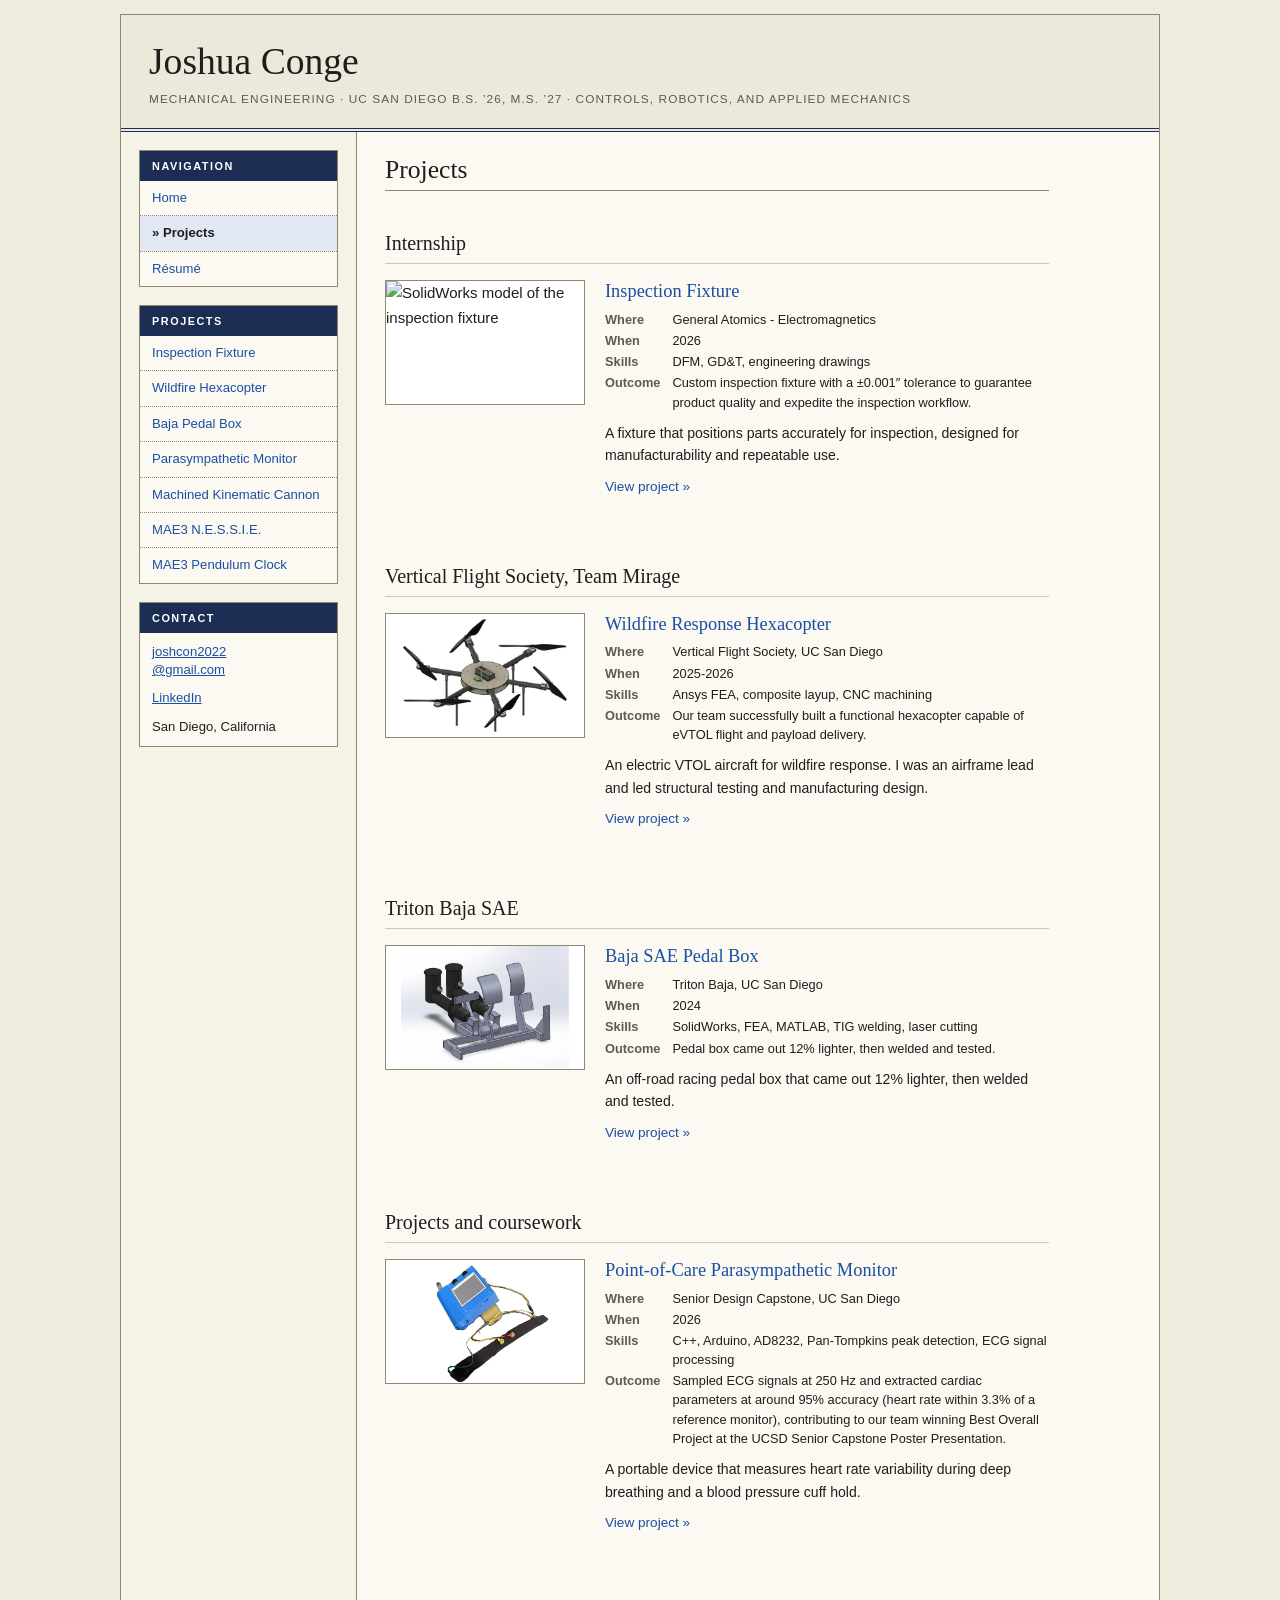
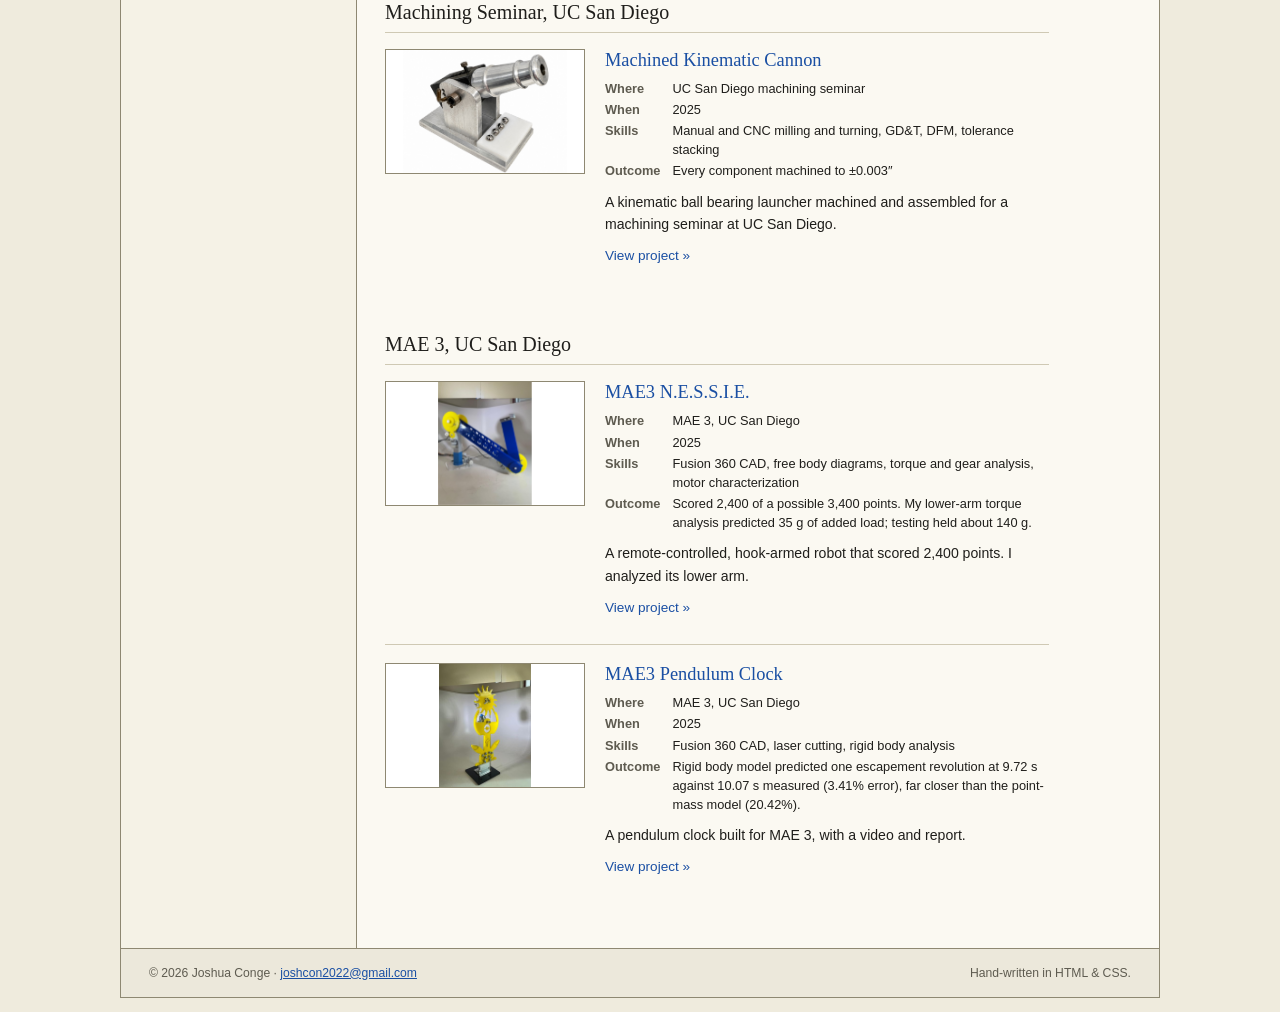
==== commit 8b362b70: "Add files via upload" ====
--- a/projects.html
+++ b/projects.html
@@ -29,18 +29,18 @@
 <main>
 <h2>Projects</h2>
 <h3>Internship</h3>
-<ul class="work"><li><div class="thumb"><svg viewBox="0 0 240 150" role="img" aria-label="Inspection fixture drawing">
-        <rect class="f s" x="30" y="95" width="180" height="26" rx="2"/>
-        <rect class="f" x="52" y="62" width="34" height="33"/><rect class="f" x="154" y="62" width="34" height="33"/>
-        <rect class="f s" x="92" y="48" width="56" height="47"/>
-        <circle cx="120" cy="72" r="9"/><path d="M52 40H188M52 34V46M188 34V46"/><path d="M120 24V48" stroke-dasharray="4 3"/></svg></div><div><h4><a href="projects/fixture.html">Inspection Fixture</a></h4><dl class="facts"><dt>Where</dt><dd>General Atomics - Electromagnetics</dd><dt>When</dt><dd>2026</dd><dt>Skills</dt><dd>DFM, GD&amp;T, engineering drawings</dd><dt>Outcome</dt><dd>Custom inspection fixture with a ±0.001″ tolerance to guarantee product quality and expedite the inspection workflow.</dd></dl><p>A fixture that positions parts accurately for inspection, designed for manufacturability and repeatable use.</p><p><a class="more" href="projects/fixture.html">View project »</a></p></div></li></ul>
+<ul class="work"><li><div class="thumb"><img src="img/fixture-2.jpg" alt="SolidWorks model of the inspection fixture"></div><div><h4><a href="projects/fixture.html">Inspection Fixture</a></h4><dl class="facts"><dt>Where</dt><dd>General Atomics - Electromagnetics</dd><dt>When</dt><dd>2026</dd><dt>Skills</dt><dd>DFM, GD&amp;T, engineering drawings</dd><dt>Outcome</dt><dd>Custom inspection fixture with a ±0.001″ tolerance to guarantee product quality and expedite the inspection workflow.</dd></dl><p>A fixture that positions parts accurately for inspection, designed for manufacturability and repeatable use.</p><p><a class="more" href="projects/fixture.html">View project »</a></p></div></li></ul>
 <h3>Vertical Flight Society, Team Mirage</h3>
 <ul class="work"><li><div class="thumb"><img src="img/cad-thumb.jpg" alt="CAD render of the hexacopter"></div><div><h4><a href="projects/hexacopter.html">Wildfire Response Hexacopter</a></h4><dl class="facts"><dt>Where</dt><dd>Vertical Flight Society, UC San Diego</dd><dt>When</dt><dd>2025-2026</dd><dt>Skills</dt><dd>Ansys FEA, composite layup, CNC machining</dd><dt>Outcome</dt><dd>Our team successfully built a functional hexacopter capable of eVTOL flight and payload delivery.</dd></dl><p>An electric VTOL aircraft for wildfire response. I was an airframe lead and led structural testing and manufacturing design.</p><p><a class="more" href="projects/hexacopter.html">View project »</a></p></div></li></ul>
 <h3>Triton Baja SAE</h3>
 <ul class="work"><li><div class="thumb"><img src="img/pedal-box.jpg" alt="CAD render of the Baja SAE pedal box"></div><div><h4><a href="projects/pedal-box.html">Baja SAE Pedal Box</a></h4><dl class="facts"><dt>Where</dt><dd>Triton Baja, UC San Diego</dd><dt>When</dt><dd>2024</dd><dt>Skills</dt><dd>SolidWorks, FEA, MATLAB, TIG welding, laser cutting</dd><dt>Outcome</dt><dd>Pedal box came out 12% lighter, then welded and tested.</dd></dl><p>An off-road racing pedal box that came out 12% lighter, then welded and tested.</p><p><a class="more" href="projects/pedal-box.html">View project »</a></p></div></li></ul>
 <h3>Projects and coursework</h3>
-<ul class="work"><li><div class="thumb"><img src="img/monitor.jpg" alt="Parasympathetic monitor prototype with blue 3D-printed enclosure and ECG chest strap"></div><div><h4><a href="projects/monitor.html">Point-of-Care Parasympathetic Monitor</a></h4><dl class="facts"><dt>Where</dt><dd>Senior Design Capstone, UC San Diego</dd><dt>When</dt><dd>2026</dd><dt>Skills</dt><dd>C++, Arduino, AD8232, Pan-Tompkins peak detection, ECG signal processing</dd><dt>Outcome</dt><dd>Sampled ECG signals at 250 Hz and extracted cardiac parameters at around 95% accuracy (heart rate within 3.3% of a reference monitor), contributing to our team winning Best Overall Project at the UCSD Senior Capstone Poster Presentation.</dd></dl><p>A portable device that measures heart rate variability during deep breathing and a blood pressure cuff hold.</p><p><a class="more" href="projects/monitor.html">View project »</a></p></div></li>
-<li><div class="thumb"><img src="img/cannon.jpg" alt="Machined kinematic cannon on aluminum base with ball bearings"></div><div><h4><a href="projects/machined-kinematic-cannon.html">Machined Kinematic Cannon</a></h4><dl class="facts"><dt>Where</dt><dd>UC San Diego machining seminar</dd><dt>When</dt><dd>2025</dd><dt>Skills</dt><dd>Manual and CNC milling and turning, GD&amp;T, DFM, tolerance stacking</dd><dt>Outcome</dt><dd>Every component machined to ±0.003″</dd></dl><p>A kinematic ball bearing launcher machined and assembled for a machining seminar at UC San Diego.</p><p><a class="more" href="projects/machined-kinematic-cannon.html">View project »</a></p></div></li>
+<ul class="work"><li><div class="thumb"><img src="img/monitor.jpg" alt="Parasympathetic monitor prototype with blue 3D-printed enclosure and ECG chest strap"></div><div><h4><a href="projects/monitor.html">Point-of-Care Parasympathetic Monitor</a></h4><dl class="facts"><dt>Where</dt><dd>Senior Design Capstone, UC San Diego</dd><dt>When</dt><dd>2026</dd><dt>Skills</dt><dd>C++, Arduino, AD8232, Pan-Tompkins peak detection, ECG signal processing</dd><dt>Outcome</dt><dd>Sampled ECG signals at 250 Hz and extracted cardiac parameters at around 95% accuracy (heart rate within 3.3% of a reference monitor), contributing to our team winning Best Overall Project at the UCSD Senior Capstone Poster Presentation.</dd></dl><p>A portable device that measures heart rate variability during deep breathing and a blood pressure cuff hold.</p><p><a class="more" href="projects/monitor.html">View project »</a></p></div></li></ul>
+<h3>Machining Seminar, UC San Diego</h3>
+<ul class="work">
+<li><div class="thumb"><img src="img/cannon.jpg" alt="Machined kinematic cannon on aluminum base with ball bearings"></div><div><h4><a href="projects/machined-kinematic-cannon.html">Machined Kinematic Cannon</a></h4><dl class="facts"><dt>Where</dt><dd>UC San Diego machining seminar</dd><dt>When</dt><dd>2025</dd><dt>Skills</dt><dd>Manual and CNC milling and turning, GD&amp;T, DFM, tolerance stacking</dd><dt>Outcome</dt><dd>Every component machined to ±0.003″</dd></dl><p>A kinematic ball bearing launcher machined and assembled for a machining seminar at UC San Diego.</p><p><a class="more" href="projects/machined-kinematic-cannon.html">View project »</a></p></div></li></ul>
+<h3>MAE 3, UC San Diego</h3>
+<ul class="work">
 <li><div class="thumb"><img src="img/nessie.jpg" alt="MAE3 N.E.S.S.I.E."></div><div><h4><a href="projects/mae3-nessie.html">MAE3 N.E.S.S.I.E.</a></h4><dl class="facts"><dt>Where</dt><dd>MAE 3, UC San Diego</dd><dt>When</dt><dd>2025</dd><dt>Skills</dt><dd>Fusion 360 CAD, free body diagrams, torque and gear analysis, motor characterization</dd><dt>Outcome</dt><dd>Scored 2,400 of a possible 3,400 points. My lower-arm torque analysis predicted 35 g of added load; testing held about 140 g.</dd></dl><p>A remote-controlled, hook-armed robot that scored 2,400 points. I analyzed its lower arm.</p><p><a class="more" href="projects/mae3-nessie.html">View project »</a></p></div></li>
 <li><div class="thumb"><img src="img/pendulum-thumb.jpg" alt="MAE3 Pendulum Clock"></div><div><h4><a href="projects/mae3-pendulum-clock.html">MAE3 Pendulum Clock</a></h4><dl class="facts"><dt>Where</dt><dd>MAE 3, UC San Diego</dd><dt>When</dt><dd>2025</dd><dt>Skills</dt><dd>Fusion 360 CAD, laser cutting, rigid body analysis</dd><dt>Outcome</dt><dd>Rigid body model predicted one escapement revolution at 9.72 s against 10.07 s measured (3.41% error), far closer than the point-mass model (20.42%).</dd></dl><p>A pendulum clock built for MAE 3, with a video and report.</p><p><a class="more" href="projects/mae3-pendulum-clock.html">View project »</a></p></div></li></ul>
 </main>
--- a/style.css
+++ b/style.css
@@ -1,135 +1,135 @@
-:root{--paper:#F1F4F7;--sheet:#FFFFFF;--ink:#13212B;--soft:#566874;--line:#D3DCE3;--accent:#1B4FD6;--tint:#E6EDFB;--grid:#D9E2EA;
- box-sizing:border-box;padding-top:env(safe-area-inset-top,0px);padding-bottom:env(safe-area-inset-bottom,0px)}
-@media (prefers-color-scheme:dark){:root:not([data-theme="light"]){--paper:#0E1820;--sheet:#15232D;--ink:#E8EFF3;--soft:#9FB0BC;--line:#2B3F4D;--accent:#7FA2FF;--tint:#1B2C3E;--grid:#213545}}
-:root[data-theme="dark"]{--paper:#0E1820;--sheet:#15232D;--ink:#E8EFF3;--soft:#9FB0BC;--line:#2B3F4D;--accent:#7FA2FF;--tint:#1B2C3E;--grid:#213545}
-html{scroll-padding-top:env(safe-area-inset-top,0px);scroll-behavior:smooth}
-*,*::before,*::after{box-sizing:inherit}
-body{margin:0;background:var(--paper);color:var(--ink);font:400 1.0625rem/1.7 "Source Serif 4",Georgia,serif}
-a{color:var(--accent)}a:focus-visible{outline:3px solid var(--accent);outline-offset:3px}
-h1,h2,h3,h4,nav,aside,.sans{font-family:"Archivo","Helvetica Neue",Arial,sans-serif}
-.page{max-width:1080px;margin:0 auto;padding:0 clamp(16px,4vw,40px)}
+/* Newspaper style: warm paper, serif headings, thin rules, navy accents */
+:root{--paper:#FBF9F2;--desk:#EFEBDD;--band:#ECE8DB;--side:#F5F2E6;--ink:#1F1E1B;--soft:#5E5B50;--rule:#CFC9B4;--rule-d:#8E8872;
+ --navy:#1B2D52;--link:#1A4FA3;--visited:#5B3F96;--hi:#E1E8F4;--sheet:#FFFFFF;--accent:#1A4FA3;--tint:#F1EEE2;--grid:#E4DFCD;
+ --serif:Georgia,"Times New Roman",serif;--sans:Verdana,Tahoma,"Segoe UI",Geneva,sans-serif}
+*,*::before,*::after{box-sizing:border-box}
+html{scroll-behavior:smooth}
+body{margin:0;background:var(--desk);color:var(--ink);font:15px/1.65 var(--sans)}
+a{color:var(--link)}a:visited{color:var(--visited)}a:focus-visible{outline:2px solid var(--link);outline-offset:2px}
+h1,h2,h3,h4,h5{font-family:var(--serif);font-weight:400;color:var(--ink)}
+.page{max-width:1040px;margin:14px auto;background:var(--paper);border:1px solid var(--rule-d)}
 
-.mast{padding:40px 0 22px;border-bottom:1px solid var(--line)}
-.mast h1{margin:0;font-size:clamp(2.4rem,6.5vw,3.8rem);font-weight:800;font-stretch:78%;letter-spacing:-.02em;line-height:1}
-.mast h1 a{color:inherit;text-decoration:none}
-.mast p{margin:8px 0 0;color:var(--soft)}
-.top{display:flex;gap:6px;margin-top:18px;flex-wrap:wrap}
-.top a{padding:7px 16px;border-radius:99px;font-weight:600;font-size:.95rem;color:var(--ink);text-decoration:none}
-.top a:hover{background:var(--tint);color:var(--accent)}
+/* masthead */
+.mast{background:var(--band);padding:26px 28px 18px;border-bottom:4px double var(--navy)}
+.mast h1{margin:0;font-size:2.35rem;line-height:1.1}
+.mast h1 a,.mast h1 a:visited{color:inherit;text-decoration:none}
+.mast p{margin:8px 0 0;font-size:.74rem;letter-spacing:.09em;text-transform:uppercase;color:var(--soft)}
+.top{display:none;gap:4px 18px;flex-wrap:wrap;margin-top:14px;font-size:.85rem}
+.top a,.top a:visited{color:var(--link);text-decoration:none;padding:2px 0;border-bottom:2px solid transparent}
+.top a:hover,.top a.here{border-bottom-color:var(--navy)}
 
-.layout{display:grid;grid-template-columns:210px minmax(0,1fr);gap:clamp(28px,5vw,72px);padding:40px 0 64px}
-aside{position:sticky;top:20px;align-self:start;font-size:.95rem;line-height:1.5}
-aside h2{font-size:.95rem;margin:0 0 10px}
-aside ul{list-style:none;margin:0 0 28px;padding:0}
-aside li{margin-bottom:8px}
-aside a{color:var(--soft);text-decoration:none}aside a:hover{color:var(--accent)}
-aside p{margin:0 0 20px;color:var(--soft)}
+/* two columns */
+.layout{display:grid;grid-template-columns:236px minmax(0,1fr)}
+aside{background:var(--side);border-right:1px solid var(--rule-d);padding:18px;font-size:.82rem;line-height:1.4}
+.box{background:var(--paper);border:1px solid var(--rule-d);margin:0 0 18px}
+.box-hd{background:var(--navy);color:#fff;font:700 .68rem var(--sans);letter-spacing:.14em;text-transform:uppercase;padding:9px 12px}
+.nav{list-style:none;margin:0;padding:0}
+.nav li+li{border-top:1px dotted var(--rule-d)}
+.nav a,.nav a:visited{display:block;padding:8px 12px;text-decoration:none;color:var(--link)}
+.nav a:hover{background:var(--hi)}
+.nav a.here{background:var(--hi);color:var(--ink);font-weight:700}
+.nav a.here::before{content:"» "}
+.box-bd{padding:10px 12px;font-size:.82rem}
+.box-bd p{margin:0 0 10px}.box-bd p:last-child{margin:0}
+main{padding:22px 28px 44px;max-width:720px}
 
-main{max-width:720px}
-main h2{font-size:clamp(1.9rem,4vw,2.5rem);font-weight:750;font-stretch:85%;line-height:1.1;margin:0 0 16px}
-main h3{font-size:1.5rem;font-weight:750;margin:60px 0 18px}
-main p{margin:0 0 16px}
-.intro{display:grid;grid-template-columns:1fr;gap:0}
+/* headings and text */
+main h2{font-size:1.6rem;line-height:1.25;margin:0 0 14px;padding-bottom:4px;border-bottom:1px solid var(--rule-d)}
+main h3{font-size:1.25rem;margin:36px 0 12px;padding-bottom:3px;border-bottom:1px solid var(--rule)}
+main p{margin:0 0 14px}
+.lede{font:italic 1rem var(--serif);color:var(--soft);margin:-4px 0 18px}
+.nb{white-space:nowrap}
+main .tags{font:.78rem/1.5 var(--sans)!important;color:var(--soft)!important;margin:0 0 12px}
+main hr{border:0;border-top:1px solid var(--rule);margin:32px 0 16px}
+.docs{margin:0 0 16px;padding-left:1.2em}.docs li{margin-bottom:5px}
 
-.hero{margin:28px 0 8px;border-radius:14px;overflow:hidden;background:var(--sheet);border:1px solid var(--line)}
-.hero svg{display:block;width:100%;height:auto}
-.hero figcaption{padding:10px 16px;font:.88rem "Archivo",Arial,sans-serif;color:var(--soft);border-top:1px solid var(--line)}
+/* photo beside intro */
+.intro{display:grid;grid-template-columns:minmax(0,1fr) 230px;gap:26px;align-items:start}
+.me{margin:4px 0 0}
+.me img{display:block;width:100%;height:auto;border:1px solid var(--rule-d);padding:3px;background:#fff}
+.me figcaption,.pair figcaption,.one figcaption,.vid figcaption,.strip figcaption,.hero figcaption{font-size:.76rem;color:var(--soft);margin-top:6px}
+.hero{margin:22px 0 8px}
+.hero img{display:block;width:100%;height:auto;max-height:420px;object-fit:contain;background:#fff;border:1px solid var(--rule-d);padding:3px}
+.hero figcaption{padding:0}
 
-table.now{width:100%;border-collapse:collapse;background:var(--sheet);border-radius:12px;overflow:hidden;box-shadow:0 0 0 1px var(--line)}
-.now th,.now td{text-align:left;vertical-align:top;padding:14px 18px;border-top:1px solid var(--line);font-size:.98rem}
-.now tr:first-child>*{border-top:0}
-.now th{width:130px;font-family:"Archivo",Arial,sans-serif;font-weight:700;background:var(--tint)}
+/* tables */
+table.now{width:100%;border-collapse:collapse;background:#fff;border:1px solid var(--rule-d);font-size:.86rem}
+.now th,.now td{text-align:left;vertical-align:top;padding:9px 12px;border:1px solid var(--rule)}
+.now th{width:112px;background:var(--band);font-weight:700}
 
-.work{list-style:none;margin:0;padding:0;display:grid;gap:26px}
-.work li{display:grid;grid-template-columns:230px 1fr;gap:24px;padding:18px;background:var(--sheet);border:1px solid var(--line);border-radius:14px}
-.thumb{border-radius:10px;overflow:hidden;align-self:start;aspect-ratio:8/5;border:1px solid var(--line);
+/* project lists */
+.work{list-style:none;margin:0;padding:0}
+.work>li{display:grid;grid-template-columns:200px minmax(0,1fr);gap:20px;padding:18px 0;border-top:1px solid var(--rule)}
+.work>li:first-child{border-top:0;padding-top:4px}
+.work>li.feature{grid-template-columns:minmax(0,1fr);gap:18px}
+.thumb{align-self:start;aspect-ratio:8/5;overflow:hidden;border:1px solid var(--rule-d);
  background:linear-gradient(var(--grid) 1px,transparent 1px) 0 0/16px 16px,linear-gradient(90deg,var(--grid) 1px,transparent 1px) 0 0/16px 16px,var(--tint)}
 .thumb svg{display:block;width:100%;height:100%;fill:none;stroke:var(--accent);stroke-width:2;stroke-linecap:round;stroke-linejoin:round}
-.thumb .f{fill:var(--sheet)}.thumb .s{stroke:var(--ink);stroke-width:1.5}
-.work h4{margin:0 0 4px;font-size:1.25rem;font-weight:750}
-.work .tags{margin:0 0 10px;font:.86rem "Archivo",Arial,sans-serif;color:var(--soft)}
-.work p{margin:0 0 10px;font-size:1rem;line-height:1.6}
-.work ul{margin:0 0 10px;padding-left:1.1em;font-size:.98rem;line-height:1.55}.work li li{all:unset}
-.work ul li{display:list-item;padding:0;margin-bottom:5px;background:none;border:0;border-radius:0}
-.btns{display:flex;gap:10px;flex-wrap:wrap;font:600 .9rem "Archivo",Arial,sans-serif}
-.btns a{padding:8px 16px;border:2px solid var(--accent);border-radius:99px;text-decoration:none}
-.btns a.fill{background:var(--accent);color:var(--sheet)}
+.thumb .f{fill:#fff}.thumb .s{stroke:var(--ink);stroke-width:1.5}
+.thumb img{display:block;width:100%;height:100%;object-fit:contain;background:#fff}
+.thumb.ph{display:grid;place-items:center;text-align:center;color:var(--soft);font-size:.8rem}
+.work h4{margin:0 0 6px;font-size:1.15rem;line-height:1.3}
+.work h4 a,.work h4 a:visited{color:var(--link);text-decoration:none}.work h4 a:hover{text-decoration:underline}
+.work p{margin:0 0 8px;font-size:.88rem;line-height:1.6}
+.work ul{margin:0 0 10px;padding-left:1.2em;font-size:.88rem;line-height:1.55}.work ul li{margin-bottom:4px}
+.facts{margin:0 0 10px;display:grid;grid-template-columns:auto 1fr;gap:2px 12px;font-size:.8rem;line-height:1.5}
+.facts dt{font-weight:700;color:var(--soft)}.facts dd{margin:0}
+.more,.more:visited{font-size:.85rem;text-decoration:none}.more:hover{text-decoration:underline}
+.back,.back:visited{display:inline-block;margin-bottom:14px;font-size:.85rem;text-decoration:none}
 
-.role{padding:0 0 22px 22px;border-left:3px solid var(--line);margin-bottom:0;position:relative}
-.role::before{content:"";position:absolute;left:-8px;top:.5em;width:13px;height:13px;border-radius:50%;background:var(--accent);border:3px solid var(--paper)}
-.role h4{margin:0;font-size:1.08rem}.role .when{font:.86rem "Archivo",Arial,sans-serif;color:var(--soft)}.role p{margin:3px 0 0;font-size:1rem}
-.skills{display:grid;grid-template-columns:repeat(auto-fit,minmax(200px,1fr));gap:14px}
-.skills div{background:var(--sheet);border:1px solid var(--line);border-radius:12px;padding:16px 18px;font-size:.98rem;line-height:1.5}
-.skills h4{margin:0 0 6px;font-size:1rem}
+/* buttons */
+.btns{display:flex;gap:8px;flex-wrap:wrap;font-size:.8rem}
+.btns a,.btns a:visited{padding:6px 14px;border:1px solid var(--navy);color:var(--navy);text-decoration:none;font-weight:700}
+.btns a:hover{background:var(--hi)}
+.btns a.fill,.btns a.fill:visited{background:var(--navy);color:#fff}
+.btns a.fill:hover{background:var(--link)}
+.pdfbar{margin:0 0 24px}
 
-footer{padding:24px 0 40px;border-top:1px solid var(--line);font:.9rem "Archivo",Arial,sans-serif;color:var(--soft)}
+/* résumé */
+.role{padding:0 0 18px 18px;border-left:2px solid var(--navy);position:relative}
+.role::before{content:"";position:absolute;left:-6px;top:.45em;width:10px;height:10px;background:var(--paper);border:2px solid var(--navy);border-radius:50%}
+.role h4{margin:0;font-size:1.02rem}
+.role .when{font-size:.78rem;color:var(--soft)}
+.role p{margin:3px 0 0;font-size:.88rem}
+.role ul{margin:8px 0 0;padding-left:1.1em;font-size:.88rem}.role li{margin-bottom:5px}
+.skills{display:grid;grid-template-columns:repeat(auto-fit,minmax(190px,1fr));gap:12px}
+.skills div{background:#fff;border:1px solid var(--rule-d);padding:12px 14px;font-size:.85rem;line-height:1.5}
+.skills h4{margin:0 0 4px;font-size:1rem;font-weight:700}
+
+/* project page extras */
+.media{display:grid;grid-template-columns:minmax(0,230px) 1fr;gap:22px;align-items:start}
+.vid{margin:0}.vid video{display:block;width:100%;max-height:460px;background:#000}
+.vid video:fullscreen{max-height:none;width:100%;height:100%;object-fit:contain}
+.feature h5,.specs h5{margin:0 0 8px;font:700 1rem var(--serif)}
+.specs dl{margin:0;display:grid;grid-template-columns:auto 1fr;gap:6px 14px;font-size:.85rem;line-height:1.45}
+.specs dt{font-weight:700;color:var(--soft)}.specs dd{margin:0}
+.strip{display:flex;gap:12px;overflow-x:auto;scroll-snap-type:x mandatory;padding-bottom:8px}
+.strip figure{margin:0;flex:0 0 min(80%,420px);scroll-snap-align:start}
+.strip img{display:block;width:100%;height:auto;border:1px solid var(--rule-d)}
+.pair{display:flex;gap:14px;flex-wrap:wrap;align-items:flex-start}
+.pair figure{margin:0;flex:1 1 220px}
+.pair img{display:block;width:100%;height:auto;border:1px solid var(--rule-d);padding:3px;background:#fff}
+.pair.equal{flex-wrap:nowrap}.pair.equal figure{flex:1 1 0;min-width:0}
+.pair.equal img{aspect-ratio:4/3;object-fit:contain}
+.one{margin:0;max-width:340px}.one img{display:block;width:100%;height:auto;border:1px solid var(--rule-d);padding:3px;background:#fff}
+.yt{position:relative;width:min(100%,250px);aspect-ratio:9/16;background:#000}
+.yt iframe{position:absolute;inset:0;width:100%;height:100%;border:0}
+.soon{border:1px dashed var(--rule-d);padding:24px;color:var(--soft);background:#fff;max-width:620px}
+.card{background:#fff;border:1px solid var(--rule-d);padding:clamp(16px,3vw,24px);margin:0 0 18px}
+.card>h2{margin-top:0}.card .hero{margin:20px 0 14px}.card>*:last-child{margin-bottom:0}
+
+footer{display:flex;justify-content:space-between;flex-wrap:wrap;gap:6px;padding:14px 28px;border-top:1px solid var(--rule-d);background:var(--band);font-size:.76rem;color:var(--soft)}
+
 @media (max-width:820px){
- .layout{grid-template-columns:1fr}aside{position:static;order:2;border-top:1px solid var(--line);padding-top:24px}
- .work li{grid-template-columns:1fr}.thumb{max-width:360px}
+ .page{margin:0;border-left:0;border-right:0}
+ .mast{padding:20px 18px 14px}.mast h1{font-size:2rem}.top{display:flex}
+ .layout{grid-template-columns:1fr}
+ aside{order:2;border-right:0;border-top:1px solid var(--rule-d)}
+ main{order:-1;padding:18px;max-width:none}
+ .intro{grid-template-columns:1fr}.me{order:-1;max-width:220px}
+ .work>li{grid-template-columns:1fr}.thumb{max-width:320px}
+ .media{grid-template-columns:1fr}.vid{max-width:240px}
+ footer{padding:14px 18px}
 }
+@media (max-width:520px){.pair.equal{flex-wrap:wrap}.pair.equal figure{flex:1 1 100%}}
 @media (prefers-reduced-motion:reduce){html{scroll-behavior:auto}}
-.work li.feature{grid-template-columns:minmax(0,1fr);gap:20px}
-.work .media{display:grid;grid-template-columns:minmax(0,230px) 1fr;gap:24px;align-items:start}
-.vid{margin:0}.vid video{display:block;width:100%;max-height:460px;border-radius:10px;background:#000}
-.vid figcaption,.strip figcaption{font:.82rem "Archivo",Arial,sans-serif;color:var(--soft);margin-top:6px}
-.feature h5{margin:0 0 8px;font:700 1rem "Archivo",Arial,sans-serif}
-.specs dl{margin:0;display:grid;grid-template-columns:auto 1fr;gap:8px 16px;font-size:.95rem;line-height:1.45}
-.specs dt{font:600 .85rem "Archivo",Arial,sans-serif;color:var(--soft)}.specs dd{margin:0}
-.strip{display:flex;gap:14px;overflow-x:auto;scroll-snap-type:x mandatory;padding-bottom:10px}
-.strip figure{margin:0;flex:0 0 min(80%,440px);scroll-snap-align:start}
-.strip img{display:block;width:100%;height:auto;border-radius:8px;border:1px solid var(--line)}
-.hero img{display:block;width:100%;height:auto;max-height:440px;object-fit:contain;background:#fff}
-@media (max-width:820px){.work .media{grid-template-columns:1fr}.vid{max-width:240px}}
-.back{display:inline-block;margin-bottom:18px;font:600 .95rem "Archivo",Arial,sans-serif;text-decoration:none}
-.more{font:600 .95rem "Archivo",Arial,sans-serif;text-decoration:none}.more:hover{text-decoration:underline}
-.thumb img{display:block;width:100%;height:100%;object-fit:contain;background:#fff}
-[data-view][hidden]{display:none}
-section[data-view] .work h4{font-size:1.35rem}
-
-/* sidebar boxes, fixed column order */
-aside{position:static}
-.box{background:var(--sheet);border:1px solid var(--line);border-radius:10px;margin:0 0 16px;overflow:hidden}
-.box-hd{background:var(--tint);font:700 .9rem "Archivo",Arial,sans-serif;padding:8px 14px;border-bottom:1px solid var(--line)}
-.nav{list-style:none;margin:0;padding:6px 0}.nav li{margin:0}
-.nav a{display:block;padding:5px 14px;font-size:.92rem;line-height:1.35;color:var(--soft);text-decoration:none}
-.nav a:hover{color:var(--accent);background:var(--tint)}
-.nav a.here{color:var(--ink);font-weight:700;box-shadow:inset 3px 0 0 var(--accent)}
-.box-bd{padding:10px 14px;font-size:.92rem;line-height:1.5}
-.box-bd p{margin:0 0 10px;color:var(--ink)}.box-bd p:last-child{margin:0}.box-bd a{color:var(--accent);text-decoration:none}
-.top a.here{background:var(--tint);color:var(--accent)}
-.nb{white-space:nowrap}
-.thumb.ph{display:grid;place-items:center;text-align:center;color:var(--soft);font:.85rem "Archivo",Arial,sans-serif}
-.soon{border:2px dashed var(--line);border-radius:12px;padding:28px;color:var(--soft);background:var(--sheet);max-width:640px}
-.vid video:fullscreen{max-height:none;width:100%;height:100%;object-fit:contain;background:#000}
-footer{display:flex;justify-content:space-between;flex-wrap:wrap;gap:8px}
-@media (max-width:820px){main{order:-1}}
-
-/* intro with photo, pairs, resume bullets, embeds */
-.intro{display:grid;grid-template-columns:minmax(0,1fr) 230px;gap:32px;align-items:start}
-.me{margin:6px 0 0}.me img{display:block;width:100%;height:auto;border-radius:12px;border:1px solid var(--line)}
-.pair{display:flex;gap:16px;flex-wrap:wrap;align-items:flex-start}
-.pair figure{margin:0;flex:1 1 220px}
-.pair img{display:block;width:100%;height:auto;border-radius:10px;border:1px solid var(--line);background:#fff}
-.pair figcaption,.one figcaption{font:.82rem "Archivo",Arial,sans-serif;color:var(--soft);margin-top:6px}
-.one{margin:0;max-width:340px}.one img{display:block;width:100%;height:auto;border-radius:10px;border:1px solid var(--line)}
-.role ul{margin:8px 0 0;padding-left:1.1em}.role li{margin-bottom:5px}
-.pdfbar{margin:0 0 28px}
-.yt{position:relative;width:min(100%,250px);aspect-ratio:9/16;border-radius:12px;overflow:hidden;background:#000}
-.yt iframe{position:absolute;inset:0;width:100%;height:100%;border:0}
-@media (max-width:820px){.intro{grid-template-columns:1fr}.me{order:-1;max-width:240px}}
-
-/* Where / When / Skills / Outcome blocks */
-.facts{margin:0 0 12px;display:grid;grid-template-columns:auto 1fr;gap:3px 14px;font:.88rem/1.45 "Archivo",Arial,sans-serif}
-.facts dt{font-weight:700;color:var(--soft)}.facts dd{margin:0}
-.me figcaption{font:.82rem "Archivo",Arial,sans-serif;color:var(--soft);margin-top:6px}
-.hero figure,figure.hero{margin:28px 0 8px}
-/* side-by-side images of equal size (use <div class="pair equal"> with two <figure>s) */
-.pair.equal{flex-wrap:nowrap}
-.pair.equal figure{flex:1 1 0;min-width:0}
-.pair.equal img{aspect-ratio:4/3;object-fit:contain;background:#fff}
-@media (max-width:520px){.pair.equal{flex-wrap:wrap}.pair.equal figure{flex:1 1 100%}}
-
-.lede{font-size:1.15rem;color:var(--soft);margin:-4px 0 22px}
-.docs{margin:0 0 16px;padding-left:1.2em}
-.docs li{margin-bottom:6px}
-main hr{border:0;border-top:1px solid var(--line);margin:40px 0 20px}
